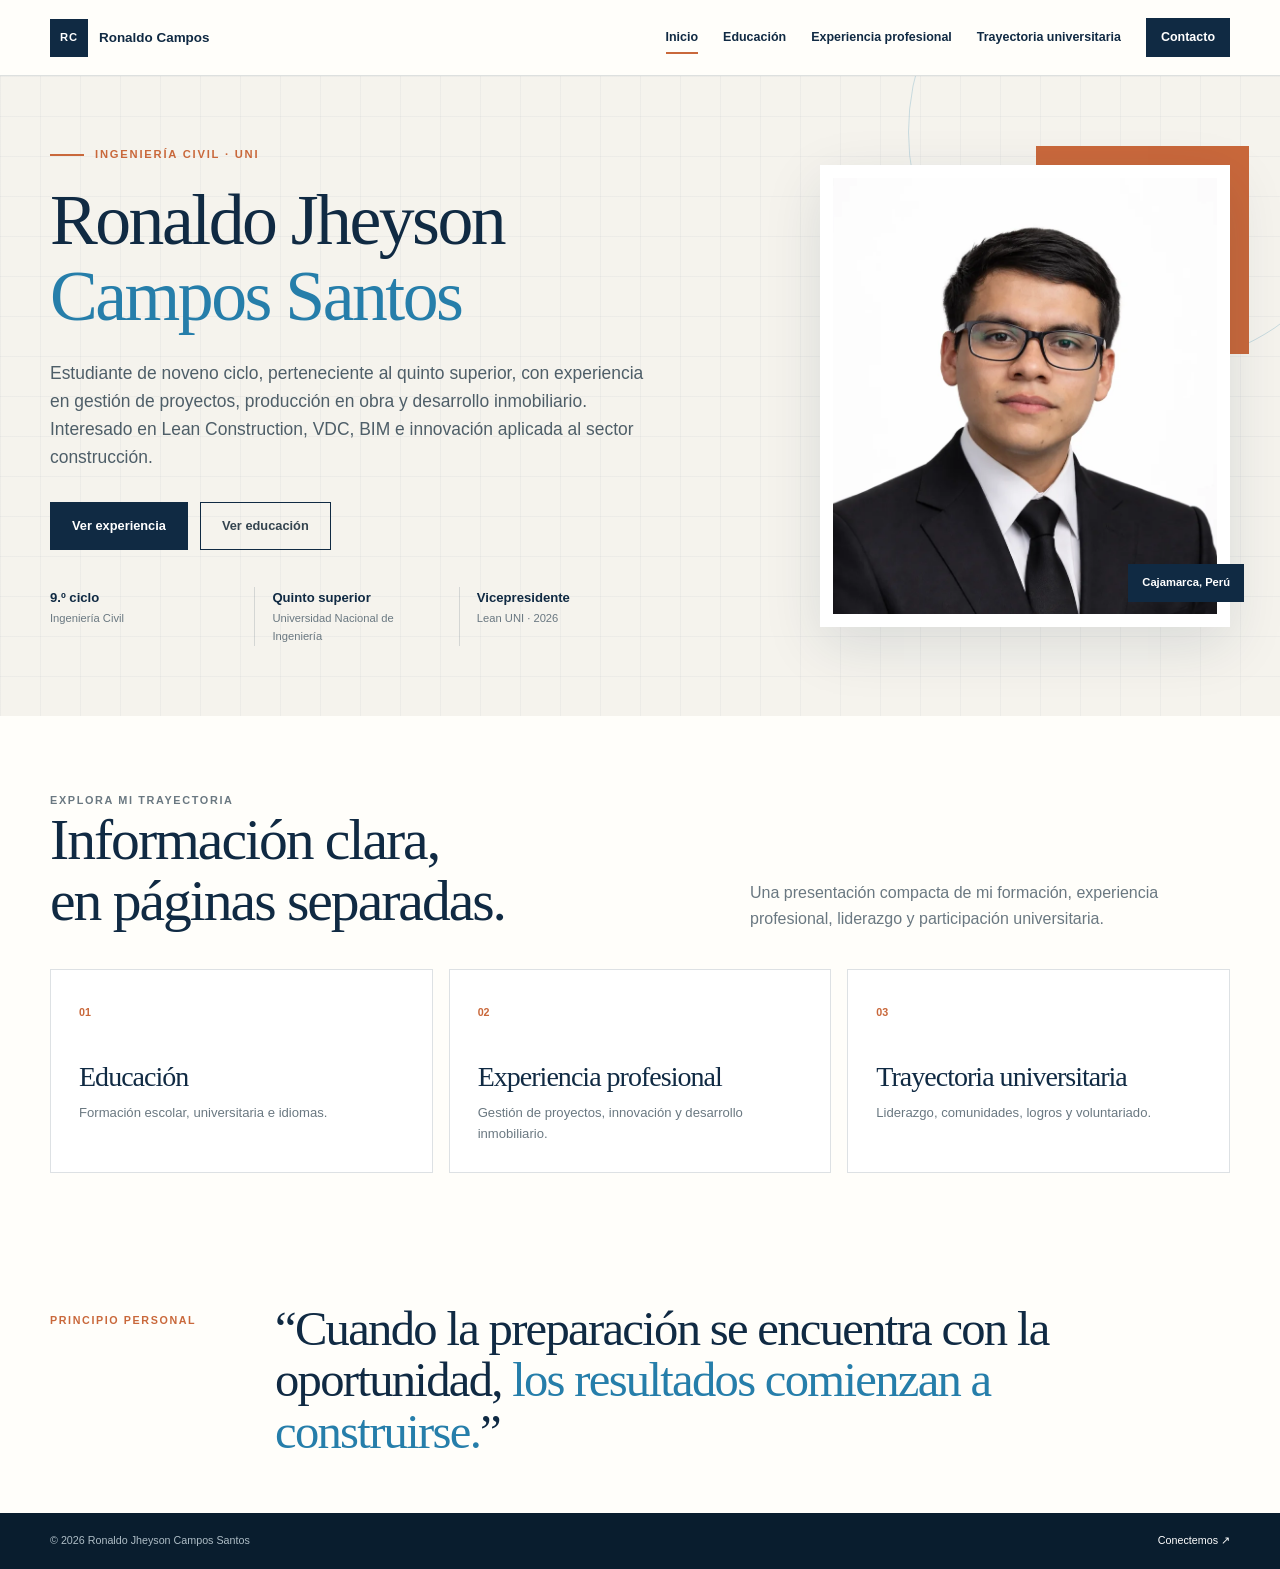
==== index.html @ 0063c9c3 "Actualizar página web" ====
<!doctype html>
<html lang="es">
<head>
  <meta charset="utf-8">
  <meta name="viewport" content="width=device-width, initial-scale=1">
  <title>Ronaldo Jheyson Campos Santos | Ingeniería Civil UNI</title>
  <meta name="description" content="Ronaldo Campos, estudiante de Ingeniería Civil de la UNI, quinto superior, con experiencia en gestión de proyectos, producción en obra y desarrollo inmobiliario.">
  <meta name="theme-color" content="#102a43">
  <link rel="canonical" href="https://ronaldocampos08.github.io/">
  <link rel="icon" href="assets/favicon.svg" type="image/svg+xml">
  <link rel="stylesheet" href="styles.css">
  <meta property="og:title" content="Ronaldo Jheyson Campos Santos">
  <meta property="og:description" content="Ingeniería Civil, gestión de proyectos, Lean Construction, VDC, BIM e innovación.">
  <meta property="og:image" content="https://ronaldocampos08.github.io/assets/ronaldo.webp">
  <script type="application/ld+json">
  {"@context":"https://schema.org","@type":"Person","name":"Ronaldo Jheyson Campos Santos","url":"https://ronaldocampos08.github.io/","image":"https://ronaldocampos08.github.io/assets/ronaldo.webp","email":"mailto:roncampos2002@gmail.com","homeLocation":{"@type":"Place","name":"Cajamarca, Perú"},"alumniOf":{"@type":"CollegeOrUniversity","name":"Universidad Nacional de Ingeniería"},"sameAs":["https://www.linkedin.com/in/ronaldocs08"]}
  </script>
</head>
<body>
  <a class="skip-link" href="#contenido">Saltar al contenido</a>
  <header class="site-header">
    <div class="nav-wrap">
      <a class="brand" href="index.html"><span class="brand-mark">RC</span><span>Ronaldo Campos</span></a>
      <button class="menu-toggle" aria-expanded="false" aria-controls="main-nav"><span></span><span></span><span></span><span class="sr-only">Abrir menú</span></button>
      <nav class="main-nav" id="main-nav" aria-label="Navegación principal">
        <a class="active" href="index.html">Inicio</a>
        <a href="educacion.html">Educación</a>
        <a href="experiencia-profesional.html">Experiencia profesional</a>
        <a href="trayectoria.html">Trayectoria universitaria</a>
        <a class="nav-contact" href="contacto.html">Contacto</a>
      </nav>
    </div>
  </header>

  <main id="contenido">
    <section class="page-hero">
      <div class="hero-inner">
        <div class="hero-copy">
          <p class="eyebrow">Ingeniería Civil · UNI</p>
          <h1>Ronaldo Jheyson<br><strong>Campos Santos</strong></h1>
          <p class="hero-lead">Estudiante de noveno ciclo, perteneciente al quinto superior, con experiencia en gestión de proyectos, producción en obra y desarrollo inmobiliario. Interesado en Lean Construction, VDC, BIM e innovación aplicada al sector construcción.</p>
          <div class="hero-actions">
            <a class="button primary" href="experiencia-profesional.html">Ver experiencia</a>
            <a class="button" href="educacion.html">Ver educación</a>
          </div>
          <dl class="hero-facts">
            <div><dt>9.º ciclo</dt><dd>Ingeniería Civil</dd></div>
            <div><dt>Quinto superior</dt><dd>Universidad Nacional de Ingeniería</dd></div>
            <div><dt>Vicepresidente</dt><dd>Lean UNI · 2026</dd></div>
          </dl>
        </div>
        <div class="portrait-card">
          <img src="assets/ronaldo.webp" alt="Retrato profesional de Ronaldo Jheyson Campos Santos">
          <span class="place">Cajamarca, Perú</span>
        </div>
      </div>
    </section>

    <section class="section">
      <div class="container">
        <div class="section-head">
          <div><p class="kicker">Explora mi trayectoria</p><h2>Información clara,<br>en páginas separadas.</h2></div>
          <p>Una presentación compacta de mi formación, experiencia profesional, liderazgo y participación universitaria.</p>
        </div>
        <div class="home-links">
          <a class="home-link reveal-target" href="educacion.html"><span>01</span><h2>Educación</h2><p>Formación escolar, universitaria e idiomas.</p></a>
          <a class="home-link reveal-target" href="experiencia-profesional.html"><span>02</span><h2>Experiencia profesional</h2><p>Gestión de proyectos, innovación y desarrollo inmobiliario.</p></a>
          <a class="home-link reveal-target" href="trayectoria.html"><span>03</span><h2>Trayectoria universitaria</h2><p>Liderazgo, comunidades, logros y voluntariado.</p></a>
        </div>
      </div>
    </section>

    <section class="quote-band">
      <div class="quote-wrap">
        <p class="quote-label">Principio personal</p>
        <blockquote class="quote">“Cuando la preparación se encuentra con la oportunidad, <strong>los resultados comienzan a construirse.</strong>”</blockquote>
      </div>
    </section>
  </main>

  <footer class="site-footer"><span>© <span data-year></span> Ronaldo Jheyson Campos Santos</span><a href="contacto.html">Conectemos ↗</a></footer>
  <script src="script.js"></script>
</body>
</html>
---- styles.css ----
:root {
  --ink: #102a43;
  --ink-deep: #091d2e;
  --blue: #267eaa;
  --orange: #c9683b;
  --cream: #f5f3ed;
  --paper: #fffefa;
  --mist: #edf3f5;
  --text: #34444f;
  --muted: #6a7881;
  --line: rgba(16, 42, 67, 0.14);
  --max: 1180px;
  --header: 76px;
  --shadow: 0 18px 55px rgba(16, 42, 67, 0.12);
}

* { box-sizing: border-box; }
html { scroll-behavior: smooth; }
body {
  margin: 0;
  color: var(--text);
  background: var(--paper);
  font-family: "Segoe UI", Arial, sans-serif;
  font-size: 16px;
  line-height: 1.6;
}
body.menu-open { overflow: hidden; }
img { display: block; max-width: 100%; }
a { color: inherit; }
.sr-only {
  position: absolute; width: 1px; height: 1px; padding: 0; margin: -1px;
  overflow: hidden; clip: rect(0,0,0,0); white-space: nowrap; border: 0;
}
.skip-link {
  position: fixed; z-index: 300; top: 8px; left: 8px; padding: 9px 14px;
  color: white; background: var(--ink); transform: translateY(-150%);
}
.skip-link:focus { transform: none; }

.site-header {
  position: sticky; z-index: 100; top: 0; height: var(--header);
  background: rgba(255,254,250,.96); border-bottom: 1px solid var(--line);
  backdrop-filter: blur(12px);
}
.nav-wrap {
  display: flex; width: min(calc(100% - 40px), var(--max)); height: 100%;
  margin: auto; align-items: center; justify-content: space-between;
}
.brand {
  display: flex; align-items: center; gap: 11px; color: var(--ink);
  font-size: .84rem; font-weight: 800; text-decoration: none;
}
.brand-mark {
  display: grid; width: 38px; height: 38px; place-items: center;
  color: white; background: var(--ink); font-size: .7rem; letter-spacing: .08em;
}
.main-nav { display: flex; align-items: center; gap: 25px; }
.main-nav a {
  position: relative; color: var(--ink); font-size: .78rem;
  font-weight: 750; text-decoration: none;
}
.main-nav a::after {
  position: absolute; right: 0; bottom: -7px; left: 0; height: 2px;
  content: ""; background: var(--orange); transform: scaleX(0);
  transition: transform .18s ease;
}
.main-nav a:hover::after, .main-nav a.active::after { transform: scaleX(1); }
.nav-contact { padding: 10px 15px; color: white !important; background: var(--ink); }
.nav-contact::after { display: none; }
.menu-toggle {
  display: none; width: 44px; height: 44px; padding: 9px; border: 0;
  background: transparent; cursor: pointer;
}
.menu-toggle span:not(.sr-only) {
  display: block; width: 24px; height: 2px; margin: 5px 0;
  background: var(--ink); transition: transform .18s ease, opacity .18s ease;
}

.page-hero {
  position: relative; display: flex; min-height: min(640px, calc(100vh - var(--header)));
  padding: 58px 24px; align-items: center; overflow: hidden; background:
    linear-gradient(rgba(16,42,67,.035) 1px,transparent 1px),
    linear-gradient(90deg,rgba(16,42,67,.035) 1px,transparent 1px), var(--cream);
  background-size: 40px 40px;
}
.page-hero.compact { min-height: 330px; padding-top: 52px; padding-bottom: 52px; }
.page-hero::after {
  position: absolute; top: -180px; right: -100px; width: 470px; height: 470px;
  border: 1px solid rgba(38,126,170,.22); border-radius: 50%; content: "";
}
.hero-inner {
  position: relative; z-index: 1; display: grid; width: min(100%, var(--max));
  margin: auto; align-items: center; grid-template-columns: 1.1fr .9fr; gap: 65px;
}
.hero-copy { max-width: 690px; }
.eyebrow {
  display: flex; margin: 0 0 18px; align-items: center; gap: 11px;
  color: var(--orange); font-size: .7rem; font-weight: 850;
  letter-spacing: .16em; text-transform: uppercase;
}
.eyebrow::before { width: 34px; height: 2px; content: ""; background: var(--orange); }
h1, h2, .quote {
  margin: 0; color: var(--ink); font-family: Georgia, "Times New Roman", serif;
  font-weight: 400; line-height: 1.06; letter-spacing: -.035em;
}
h1 { font-size: clamp(3rem, 5.6vw, 5.3rem); }
.compact h1 { font-size: clamp(2.8rem, 5vw, 4.6rem); }
h1 strong { color: var(--blue); font-weight: 400; }
.hero-lead { max-width: 680px; margin: 26px 0 0; color: #4e5e68; font-size: 1.09rem; }
.hero-actions { display: flex; margin-top: 30px; gap: 12px; flex-wrap: wrap; }
.button {
  display: inline-flex; min-height: 48px; padding: 0 21px; align-items: center;
  justify-content: center; gap: 9px; border: 1px solid var(--ink);
  font-size: .8rem; font-weight: 800; text-decoration: none; transition: .18s ease;
}
.button.primary { color: white; background: var(--ink); }
.button:hover { color: white; background: var(--blue); border-color: var(--blue); transform: translateY(-2px); }
.hero-facts {
  display: grid; margin: 37px 0 0; grid-template-columns: repeat(3,1fr);
}
.hero-facts div { padding: 0 17px; border-left: 1px solid var(--line); }
.hero-facts div:first-child { padding-left: 0; border-left: 0; }
.hero-facts dt { color: var(--ink); font-size: .82rem; font-weight: 850; }
.hero-facts dd { margin: 2px 0 0; color: var(--muted); font-size: .7rem; }
.portrait-card {
  position: relative; width: min(100%, 410px); padding: 13px;
  justify-self: end; background: white; box-shadow: var(--shadow);
}
.portrait-card::before {
  position: absolute; z-index: -1; top: -19px; right: -19px;
  width: 52%; height: 45%; content: ""; background: var(--orange);
}
.portrait-card img { width: 100%; aspect-ratio: .88; object-fit: cover; object-position: center 18%; }
.place {
  position: absolute; right: -14px; bottom: 25px; padding: 10px 14px;
  color: white; background: var(--ink); font-size: .7rem; font-weight: 800;
}

.section { padding: 76px 24px; }
.section.alt { background: var(--mist); }
.section.dark { color: white; background: var(--ink-deep); }
.container { width: min(100%, var(--max)); margin: auto; }
.section-head {
  display: flex; margin-bottom: 38px; align-items: end; justify-content: space-between; gap: 30px;
}
.section-head h2 { font-size: clamp(2.35rem, 4.5vw, 4rem); }
.section-head p { max-width: 480px; margin: 0; color: var(--muted); }
.dark .section-head h2 { color: white; }
.dark .section-head p { color: #bdc9d0; }
.kicker {
  margin: 0 0 10px; color: var(--orange); font-size: .68rem;
  font-weight: 850; letter-spacing: .15em; text-transform: uppercase;
}

.home-links { display: grid; grid-template-columns: repeat(3,1fr); gap: 16px; }
.home-link {
  position: relative; min-height: 190px; padding: 28px; overflow: hidden;
  border: 1px solid var(--line); background: white; text-decoration: none;
  transition: transform .18s ease, box-shadow .18s ease;
}
.home-link:hover { transform: translateY(-5px); box-shadow: var(--shadow); }
.home-link span { color: var(--orange); font-size: .67rem; font-weight: 850; }
.home-link h2 { margin-top: 38px; font-size: 1.75rem; }
.home-link p { margin: 10px 0 0; color: var(--muted); font-size: .82rem; }

.quote-band { padding: 55px 24px; background: var(--paper); }
.quote-wrap {
  display: grid; width: min(100%, var(--max)); margin: auto;
  align-items: start; grid-template-columns: 180px 1fr; gap: 45px;
}
.quote-label {
  margin: 8px 0 0; color: var(--orange); font-size: .67rem;
  font-weight: 850; letter-spacing: .15em; text-transform: uppercase;
}
.quote { max-width: 930px; font-size: clamp(1.9rem, 3.8vw, 3.4rem); }
.quote strong { color: var(--blue); font-weight: 400; }

.education-list { display: grid; gap: 15px; }
.edu-card {
  display: grid; min-height: 145px; padding: 23px; align-items: center;
  border: 1px solid var(--line); background: white;
  grid-template-columns: 150px 1fr auto; gap: 28px;
}
.logo-box {
  display: grid; height: 98px; padding: 10px; place-items: center;
  border-right: 1px solid var(--line);
}
.logo-box img { max-width: 118px; max-height: 78px; object-fit: contain; }
.edu-card h2, .experience-card h2 { font-size: 1.35rem; letter-spacing: -.02em; }
.edu-card p { margin: 5px 0 0; color: var(--muted); font-size: .86rem; }
.edu-meta { min-width: 180px; color: var(--ink); text-align: right; }
.edu-meta strong { display: block; font-size: .84rem; }
.edu-meta span { color: var(--muted); font-size: .75rem; }
.tags { display: flex; margin-top: 12px; gap: 7px; flex-wrap: wrap; }
.tag {
  padding: 4px 9px; color: var(--blue); background: #e3f1f6;
  font-size: .68rem; font-weight: 800;
}

.experience-grid { display: grid; gap: 17px; }
.experience-card {
  display: grid; padding: 28px; border: 1px solid var(--line);
  background: white; grid-template-columns: 150px 1fr; gap: 30px;
}
.experience-card .logo-box { align-self: stretch; height: auto; min-height: 125px; }
.experience-top {
  display: flex; align-items: start; justify-content: space-between; gap: 25px;
}
.experience-role { margin: 5px 0 0; color: var(--blue); font-size: .88rem; font-weight: 800; }
.date { flex: 0 0 auto; color: var(--orange); font-size: .72rem; font-weight: 850; letter-spacing: .05em; }
.experience-card ul { display: grid; margin: 18px 0 0; padding: 0; grid-template-columns: 1fr 1fr; gap: 8px 25px; list-style: none; }
.experience-card li {
  position: relative; padding-left: 16px; color: #55636c; font-size: .79rem;
}
.experience-card li::before {
  position: absolute; top: .7em; left: 0; width: 6px; height: 6px;
  content: ""; background: var(--orange);
}

.community-grid { display: grid; grid-template-columns: repeat(2,1fr); gap: 15px; }
.community-card {
  display: grid; min-height: 185px; padding: 23px; align-items: center;
  border: 1px solid var(--line); background: white; grid-template-columns: 115px 1fr; gap: 23px;
}
.community-card .logo-box { width: 115px; height: 110px; border-right: 1px solid var(--line); }
.community-card h2 { font-size: 1.25rem; }
.community-card .role { margin: 3px 0 10px; color: var(--blue); font-size: .78rem; font-weight: 800; }
.community-card p { margin: 0; color: var(--muted); font-size: .78rem; }
.monogram {
  display: grid; width: 74px; height: 74px; place-items: center;
  color: white; background: var(--ink); font-family: Georgia,serif;
  font-size: 1.2rem; font-weight: 700;
}
.monogram.orange { background: var(--orange); }
.monogram.blue { background: var(--blue); }

.recognition-grid { display: grid; grid-template-columns: repeat(3,1fr); gap: 14px; }
.recognition {
  min-height: 170px; padding: 23px; border-top: 4px solid var(--orange);
  background: rgba(255,255,255,.055);
}
.recognition span { color: #75c2e4; font-size: .68rem; font-weight: 850; letter-spacing: .1em; }
.recognition h2 { margin-top: 19px; color: white; font-size: 1.22rem; line-height: 1.25; }
.recognition p { margin: 10px 0 0; color: #b9c6ce; font-size: .75rem; }

.volunteer-list { display: grid; grid-template-columns: repeat(2,1fr); gap: 14px; }
.volunteer {
  padding: 23px; border: 1px solid var(--line); background: white;
}
.volunteer .year { color: var(--orange); font-size: .68rem; font-weight: 850; }
.volunteer h2 { margin-top: 12px; font-size: 1.22rem; }
.volunteer .org { margin: 3px 0 12px; color: var(--blue); font-size: .76rem; font-weight: 800; }
.volunteer p { margin: 0; color: var(--muted); font-size: .78rem; }

.gallery { display: grid; grid-template-columns: 1.15fr .85fr; gap: 14px; }
.gallery figure { position: relative; min-height: 310px; margin: 0; overflow: hidden; background: #dfe7e9; }
.gallery img { width: 100%; height: 100%; object-fit: cover; }
.gallery figcaption {
  position: absolute; right: 0; bottom: 0; left: 0; padding: 12px 16px;
  color: white; background: linear-gradient(transparent,rgba(9,29,46,.88));
  font-size: .74rem; font-weight: 750;
}

.contact-layout {
  display: grid; min-height: calc(100vh - var(--header)); padding: 65px 24px;
  align-items: center; color: white; background: var(--ink); grid-template-columns: 1fr;
}
.contact-inner { width: min(100%, var(--max)); margin: auto; }
.contact-inner h1 { max-width: 900px; color: white; font-size: clamp(3rem,6vw,5.5rem); }
.contact-intro { max-width: 720px; margin: 25px 0 0; color: #c4d0d7; font-size: 1.02rem; }
.contact-links { display: grid; margin-top: 45px; grid-template-columns: 1fr 1fr; gap: 15px; }
.contact-link {
  display: flex; min-height: 105px; padding: 22px; align-items: center;
  justify-content: space-between; border: 1px solid rgba(255,255,255,.2);
  text-decoration: none; transition: background .18s ease;
}
.contact-link:hover { background: rgba(255,255,255,.07); }
.contact-link small { display: block; color: #8fb9ce; font-size: .68rem; letter-spacing: .1em; text-transform: uppercase; }
.contact-link strong { display: block; margin-top: 5px; font-size: 1rem; }
.contact-location { margin-top: 24px; color: #aebcc5; font-size: .78rem; }
.contact-quote {
  margin-top: 50px; padding-top: 30px; border-top: 1px solid rgba(255,255,255,.18);
  color: white; font-family: Georgia,serif; font-size: clamp(1.55rem,3vw,2.6rem);
}

.site-footer {
  display: flex; padding: 19px max(22px,calc((100% - var(--max))/2));
  align-items: center; justify-content: space-between; color: #aebdc6;
  background: var(--ink-deep); font-size: .67rem;
}
.site-footer a { color: white; text-decoration: none; }
.reveal { opacity: 0; transform: translateY(18px); transition: opacity .55s ease,transform .55s ease; }
.reveal.visible { opacity: 1; transform: none; }

@media (max-width: 900px) {
  .hero-inner { grid-template-columns: 1fr 360px; gap: 35px; }
  .main-nav { gap: 15px; }
  .main-nav a { font-size: .7rem; }
  .experience-card ul { grid-template-columns: 1fr; }
  .community-grid, .recognition-grid { grid-template-columns: 1fr 1fr; }
}

@media (max-width: 760px) {
  .menu-toggle { z-index: 120; display: block; }
  .menu-toggle[aria-expanded="true"] span:nth-child(1) { transform: translateY(7px) rotate(45deg); }
  .menu-toggle[aria-expanded="true"] span:nth-child(2) { opacity: 0; }
  .menu-toggle[aria-expanded="true"] span:nth-child(3) { transform: translateY(-7px) rotate(-45deg); }
  .main-nav {
    position: fixed; inset: 0; padding: 100px 30px 35px;
    transform: translateX(100%); align-items: flex-start; justify-content: center;
    flex-direction: column; gap: 23px; background: var(--cream); transition: transform .22s ease;
  }
  .main-nav.open { transform: none; }
  .main-nav a { font-family: Georgia,serif; font-size: 1.55rem; font-weight: 400; }
  .nav-contact { font-family: "Segoe UI",Arial,sans-serif !important; font-size: .9rem !important; }
  .page-hero { min-height: auto; padding: 48px 20px 65px; }
  .hero-inner { grid-template-columns: 1fr; }
  .portrait-card { width: min(78%,360px); margin: 18px auto 0; justify-self: center; }
  .hero-facts { grid-template-columns: 1fr; gap: 9px; }
  .hero-facts div, .hero-facts div:first-child { padding: 0 0 0 12px; border-left: 2px solid var(--orange); }
  .section { padding: 58px 20px; }
  .section-head { align-items: start; flex-direction: column; gap: 12px; }
  .home-links, .community-grid, .recognition-grid, .volunteer-list, .contact-links { grid-template-columns: 1fr; }
  .quote-wrap { grid-template-columns: 1fr; gap: 18px; }
  .edu-card, .experience-card { grid-template-columns: 1fr; }
  .logo-box, .experience-card .logo-box {
    width: 100%; height: 90px; min-height: 90px; border-right: 0; border-bottom: 1px solid var(--line);
  }
  .edu-meta { text-align: left; }
  .experience-top { flex-direction: column; gap: 7px; }
  .community-card { grid-template-columns: 90px 1fr; }
  .community-card .logo-box { width: 90px; border-right: 1px solid var(--line); border-bottom: 0; }
  .gallery { grid-template-columns: 1fr; }
  .gallery figure { min-height: 260px; }
  .contact-layout { min-height: calc(100vh - var(--header)); padding: 55px 20px; }
}

@media (max-width: 430px) {
  .brand span:last-child { display: none; }
  h1 { font-size: 2.7rem; }
  .compact h1 { font-size: 2.55rem; }
  .hero-actions { flex-direction: column; }
  .button { width: 100%; }
  .community-card { grid-template-columns: 1fr; }
  .community-card .logo-box { width: 100%; border-right: 0; border-bottom: 1px solid var(--line); }
}

@media (prefers-reduced-motion: reduce) {
  html { scroll-behavior: auto; }
  *,*::before,*::after { transition-duration: .01ms !important; }
  .reveal { opacity: 1; transform: none; }
}
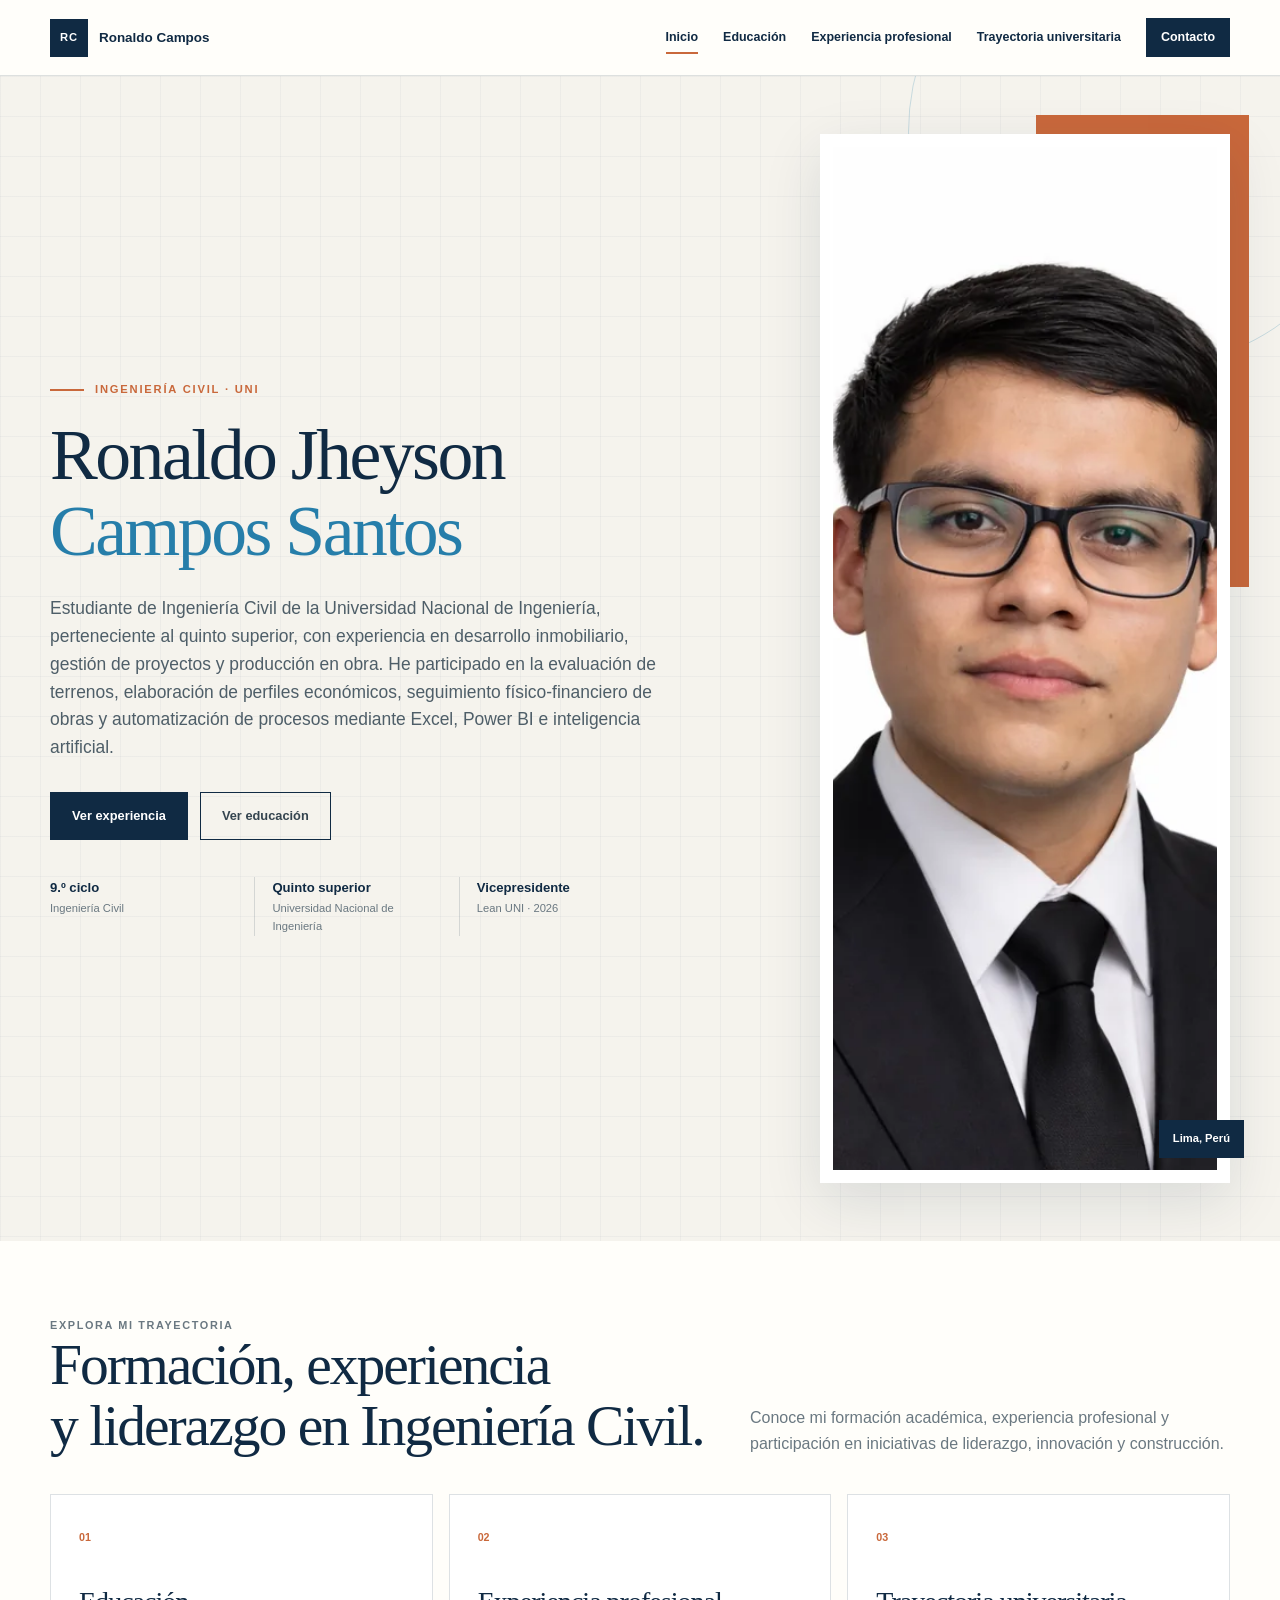
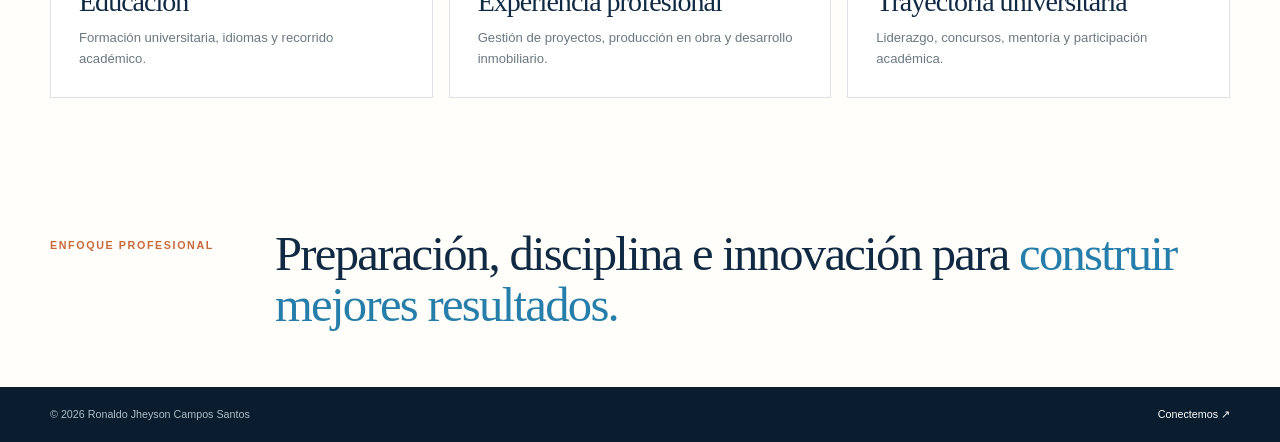
==== commit ce1a4a13: "Add files via upload" ====
--- a/index.html
+++ b/index.html
@@ -4,16 +4,19 @@
   <meta charset="utf-8">
   <meta name="viewport" content="width=device-width, initial-scale=1">
   <title>Ronaldo Jheyson Campos Santos | Ingeniería Civil UNI</title>
-  <meta name="description" content="Ronaldo Campos, estudiante de Ingeniería Civil de la UNI, quinto superior, con experiencia en gestión de proyectos, producción en obra y desarrollo inmobiliario.">
+  <meta name="description" content="Ronaldo Campos, estudiante de Ingeniería Civil de la UNI, quinto superior, con experiencia en desarrollo inmobiliario, gestión de proyectos y producción en obra.">
   <meta name="theme-color" content="#102a43">
   <link rel="canonical" href="https://ronaldocampos08.github.io/">
   <link rel="icon" href="assets/favicon.svg" type="image/svg+xml">
   <link rel="stylesheet" href="styles.css">
+  <meta property="og:type" content="website">
   <meta property="og:title" content="Ronaldo Jheyson Campos Santos">
-  <meta property="og:description" content="Ingeniería Civil, gestión de proyectos, Lean Construction, VDC, BIM e innovación.">
+  <meta property="og:description" content="Ingeniería Civil, gestión de proyectos, desarrollo inmobiliario, Lean Construction, VDC, BIM e innovación.">
+  <meta property="og:url" content="https://ronaldocampos08.github.io/">
   <meta property="og:image" content="https://ronaldocampos08.github.io/assets/ronaldo.webp">
+  <meta name="twitter:card" content="summary_large_image">
   <script type="application/ld+json">
-  {"@context":"https://schema.org","@type":"Person","name":"Ronaldo Jheyson Campos Santos","url":"https://ronaldocampos08.github.io/","image":"https://ronaldocampos08.github.io/assets/ronaldo.webp","email":"mailto:roncampos2002@gmail.com","homeLocation":{"@type":"Place","name":"Cajamarca, Perú"},"alumniOf":{"@type":"CollegeOrUniversity","name":"Universidad Nacional de Ingeniería"},"sameAs":["https://www.linkedin.com/in/ronaldocs08"]}
+  {"@context":"https://schema.org","@type":"Person","name":"Ronaldo Jheyson Campos Santos","url":"https://ronaldocampos08.github.io/","image":"https://ronaldocampos08.github.io/assets/ronaldo.webp","email":"mailto:roncampos2002@gmail.com","homeLocation":{"@type":"Place","name":"Lima, Perú"},"alumniOf":{"@type":"CollegeOrUniversity","name":"Universidad Nacional de Ingeniería"},"sameAs":["https://www.linkedin.com/in/ronaldocs08","https://github.com/ronaldocampos08"]}
   </script>
 </head>
 <body>
@@ -21,9 +24,9 @@
   <header class="site-header">
     <div class="nav-wrap">
       <a class="brand" href="index.html"><span class="brand-mark">RC</span><span>Ronaldo Campos</span></a>
-      <button class="menu-toggle" aria-expanded="false" aria-controls="main-nav"><span></span><span></span><span></span><span class="sr-only">Abrir menú</span></button>
+      <button class="menu-toggle" aria-expanded="false" aria-controls="main-nav" aria-label="Abrir menú"><span></span><span></span><span></span><span class="sr-only">Abrir menú</span></button>
       <nav class="main-nav" id="main-nav" aria-label="Navegación principal">
-        <a class="active" href="index.html">Inicio</a>
+        <a class="active" aria-current="page" href="index.html">Inicio</a>
         <a href="educacion.html">Educación</a>
         <a href="experiencia-profesional.html">Experiencia profesional</a>
         <a href="trayectoria.html">Trayectoria universitaria</a>
@@ -38,7 +41,7 @@
         <div class="hero-copy">
           <p class="eyebrow">Ingeniería Civil · UNI</p>
           <h1>Ronaldo Jheyson<br><strong>Campos Santos</strong></h1>
-          <p class="hero-lead">Estudiante de noveno ciclo, perteneciente al quinto superior, con experiencia en gestión de proyectos, producción en obra y desarrollo inmobiliario. Interesado en Lean Construction, VDC, BIM e innovación aplicada al sector construcción.</p>
+          <p class="hero-lead">Estudiante de Ingeniería Civil de la Universidad Nacional de Ingeniería, perteneciente al quinto superior, con experiencia en desarrollo inmobiliario, gestión de proyectos y producción en obra. He participado en la evaluación de terrenos, elaboración de perfiles económicos, seguimiento físico-financiero de obras y automatización de procesos mediante Excel, Power BI e inteligencia artificial.</p>
           <div class="hero-actions">
             <a class="button primary" href="experiencia-profesional.html">Ver experiencia</a>
             <a class="button" href="educacion.html">Ver educación</a>
@@ -50,8 +53,8 @@
           </dl>
         </div>
         <div class="portrait-card">
-          <img src="assets/ronaldo.webp" alt="Retrato profesional de Ronaldo Jheyson Campos Santos">
-          <span class="place">Cajamarca, Perú</span>
+          <img src="assets/ronaldo.webp" width="900" height="1023" alt="Retrato profesional de Ronaldo Jheyson Campos Santos" fetchpriority="high">
+          <span class="place">Lima, Perú</span>
         </div>
       </div>
     </section>
@@ -59,21 +62,21 @@
     <section class="section">
       <div class="container">
         <div class="section-head">
-          <div><p class="kicker">Explora mi trayectoria</p><h2>Información clara,<br>en páginas separadas.</h2></div>
-          <p>Una presentación compacta de mi formación, experiencia profesional, liderazgo y participación universitaria.</p>
+          <div><p class="kicker">Explora mi trayectoria</p><h2>Formación, experiencia<br>y liderazgo en Ingeniería Civil.</h2></div>
+          <p>Conoce mi formación académica, experiencia profesional y participación en iniciativas de liderazgo, innovación y construcción.</p>
         </div>
         <div class="home-links">
-          <a class="home-link reveal-target" href="educacion.html"><span>01</span><h2>Educación</h2><p>Formación escolar, universitaria e idiomas.</p></a>
-          <a class="home-link reveal-target" href="experiencia-profesional.html"><span>02</span><h2>Experiencia profesional</h2><p>Gestión de proyectos, innovación y desarrollo inmobiliario.</p></a>
-          <a class="home-link reveal-target" href="trayectoria.html"><span>03</span><h2>Trayectoria universitaria</h2><p>Liderazgo, comunidades, logros y voluntariado.</p></a>
+          <a class="home-link reveal-target" href="educacion.html"><span>01</span><h2>Educación</h2><p>Formación universitaria, idiomas y recorrido académico.</p></a>
+          <a class="home-link reveal-target" href="experiencia-profesional.html"><span>02</span><h2>Experiencia profesional</h2><p>Gestión de proyectos, producción en obra y desarrollo inmobiliario.</p></a>
+          <a class="home-link reveal-target" href="trayectoria.html"><span>03</span><h2>Trayectoria universitaria</h2><p>Liderazgo, concursos, mentoría y participación académica.</p></a>
         </div>
       </div>
     </section>
 
     <section class="quote-band">
       <div class="quote-wrap">
-        <p class="quote-label">Principio personal</p>
-        <blockquote class="quote">“Cuando la preparación se encuentra con la oportunidad, <strong>los resultados comienzan a construirse.</strong>”</blockquote>
+        <p class="quote-label">Enfoque profesional</p>
+        <blockquote class="quote">Preparación, disciplina e innovación para <strong>construir mejores resultados.</strong></blockquote>
       </div>
     </section>
   </main>
--- a/styles.css
+++ b/styles.css
@@ -350,3 +350,145 @@
   *,*::before,*::after { transition-duration: .01ms !important; }
   .reveal { opacity: 1; transform: none; }
 }
+
+/* 2026 portfolio enhancements */
+a:focus-visible,
+button:focus-visible {
+  outline: 3px solid var(--orange);
+  outline-offset: 4px;
+}
+
+.logo-box { background: #fff; }
+.logo-box img { filter: none; }
+
+.education-feature {
+  display: grid;
+  overflow: hidden;
+  border: 1px solid var(--line);
+  background: white;
+  box-shadow: var(--shadow);
+  grid-template-columns: 1.28fr .72fr;
+}
+.education-feature-image { min-height: 430px; background: #dfe8eb; }
+.education-feature-image img { width: 100%; height: 100%; object-fit: cover; }
+.education-feature-copy {
+  display: flex;
+  padding: 42px;
+  justify-content: center;
+  flex-direction: column;
+}
+.institution-mark {
+  display: grid;
+  width: 92px;
+  height: 104px;
+  margin-bottom: 22px;
+  place-items: center;
+  background: white;
+}
+.institution-mark img { max-width: 88px; max-height: 100px; object-fit: contain; }
+.education-feature-copy h2 { font-size: clamp(2rem,3.4vw,3.2rem); }
+.education-feature-copy > p:not(.kicker):not(.education-program) { margin: 15px 0 0; color: var(--muted); }
+.education-program { margin: 9px 0 0; color: var(--blue); font-size: 1rem; font-weight: 850; }
+
+.academic-feature {
+  display: grid;
+  margin-bottom: 16px;
+  overflow: hidden;
+  border: 1px solid var(--line);
+  background: white;
+  grid-template-columns: 1.15fr .85fr;
+}
+.academic-feature > img { width: 100%; height: 100%; min-height: 360px; object-fit: cover; }
+.academic-feature-copy { display: flex; padding: 36px; justify-content: center; flex-direction: column; }
+.academic-feature-copy h2 { font-size: clamp(1.8rem,3vw,2.8rem); }
+.academic-feature-copy > p:last-child { margin: 17px 0 0; color: var(--muted); }
+.academic-grid { display: grid; grid-template-columns: repeat(3,1fr); gap: 14px; }
+.academic-item { padding: 24px; border: 1px solid var(--line); background: white; }
+.academic-item span { color: var(--orange); font-size: .7rem; font-weight: 850; letter-spacing: .08em; text-transform: uppercase; }
+.academic-item h3 { margin: 14px 0 0; color: var(--ink); font-family: Georgia,"Times New Roman",serif; font-size: 1.28rem; font-weight: 400; line-height: 1.2; }
+.academic-item p { margin: 11px 0 0; color: var(--muted); font-size: .79rem; }
+
+.carousel {
+  position: relative;
+  max-width: 1050px;
+  margin: 0 auto;
+  padding: 0 62px 38px;
+}
+.carousel-viewport {
+  overflow: hidden;
+  border: 1px solid var(--line);
+  background: white;
+  box-shadow: var(--shadow);
+  touch-action: pan-y;
+}
+.carousel-track { display: flex; transition: transform .42s ease; will-change: transform; }
+.carousel-slide { min-width: 100%; background: white; }
+.carousel-slide img { width: 100%; aspect-ratio: 16/9; object-fit: cover; background: white; }
+.carousel-slide-contain img { object-fit: contain; }
+.carousel-caption { min-height: 105px; padding: 20px 24px 21px; border-top: 1px solid var(--line); }
+.carousel-caption h3 { margin: 0; color: var(--ink); font-family: Georgia,"Times New Roman",serif; font-size: 1.45rem; font-weight: 400; line-height: 1.2; }
+.carousel-caption p { margin: 7px 0 0; color: var(--muted); font-size: .82rem; }
+.carousel-button {
+  position: absolute;
+  z-index: 3;
+  top: calc((100% - 143px) / 2);
+  display: grid;
+  width: 46px;
+  height: 46px;
+  padding: 0;
+  place-items: center;
+  border: 1px solid var(--ink);
+  color: white;
+  background: var(--ink);
+  font-size: 1.2rem;
+  cursor: pointer;
+  transition: background .18s ease, transform .18s ease;
+}
+.carousel-button:hover { background: var(--blue); border-color: var(--blue); transform: translateY(-2px); }
+.carousel-prev { left: 0; }
+.carousel-next { right: 0; }
+.carousel-dots { display: flex; position: absolute; right: 62px; bottom: 0; left: 62px; justify-content: center; gap: 9px; }
+.carousel-dot { width: 10px; height: 10px; padding: 0; border: 1px solid var(--ink); border-radius: 50%; background: transparent; cursor: pointer; }
+.carousel-dot[aria-selected="true"] { background: var(--orange); border-color: var(--orange); }
+
+.contact-links { grid-template-columns: repeat(3,minmax(0,1fr)); }
+.contact-link strong { overflow-wrap: anywhere; }
+
+@media (max-width: 900px) {
+  .education-feature, .academic-feature { grid-template-columns: 1fr; }
+  .education-feature-image { min-height: 390px; }
+  .academic-feature > img { min-height: 330px; }
+  .academic-grid { grid-template-columns: 1fr 1fr; }
+  .contact-links { grid-template-columns: 1fr; }
+}
+
+@media (max-width: 760px) {
+  .education-feature-copy, .academic-feature-copy { padding: 28px; }
+  .education-feature-image { min-height: 270px; }
+  .academic-feature > img { min-height: 260px; }
+  .academic-grid { grid-template-columns: 1fr; }
+  .carousel { padding: 0 0 45px; }
+  .carousel-button {
+    top: auto;
+    bottom: 0;
+    width: 42px;
+    height: 38px;
+  }
+  .carousel-prev { left: 0; }
+  .carousel-next { right: 0; }
+  .carousel-dots { right: 52px; bottom: 14px; left: 52px; }
+  .carousel-caption { min-height: 118px; padding: 17px 18px 19px; }
+  .carousel-caption h3 { font-size: 1.25rem; }
+}
+
+@media (max-width: 430px) {
+  .education-feature-copy, .academic-feature-copy { padding: 23px; }
+  .institution-mark { width: 75px; height: 86px; }
+  .institution-mark img { max-width: 72px; max-height: 82px; }
+  .carousel-caption { min-height: 130px; }
+}
+
+html, body { overflow-x: clip; }
+
+/* Keep all content visible even if motion observers are unavailable. */
+.reveal, .reveal.visible { opacity: 1; transform: none; }
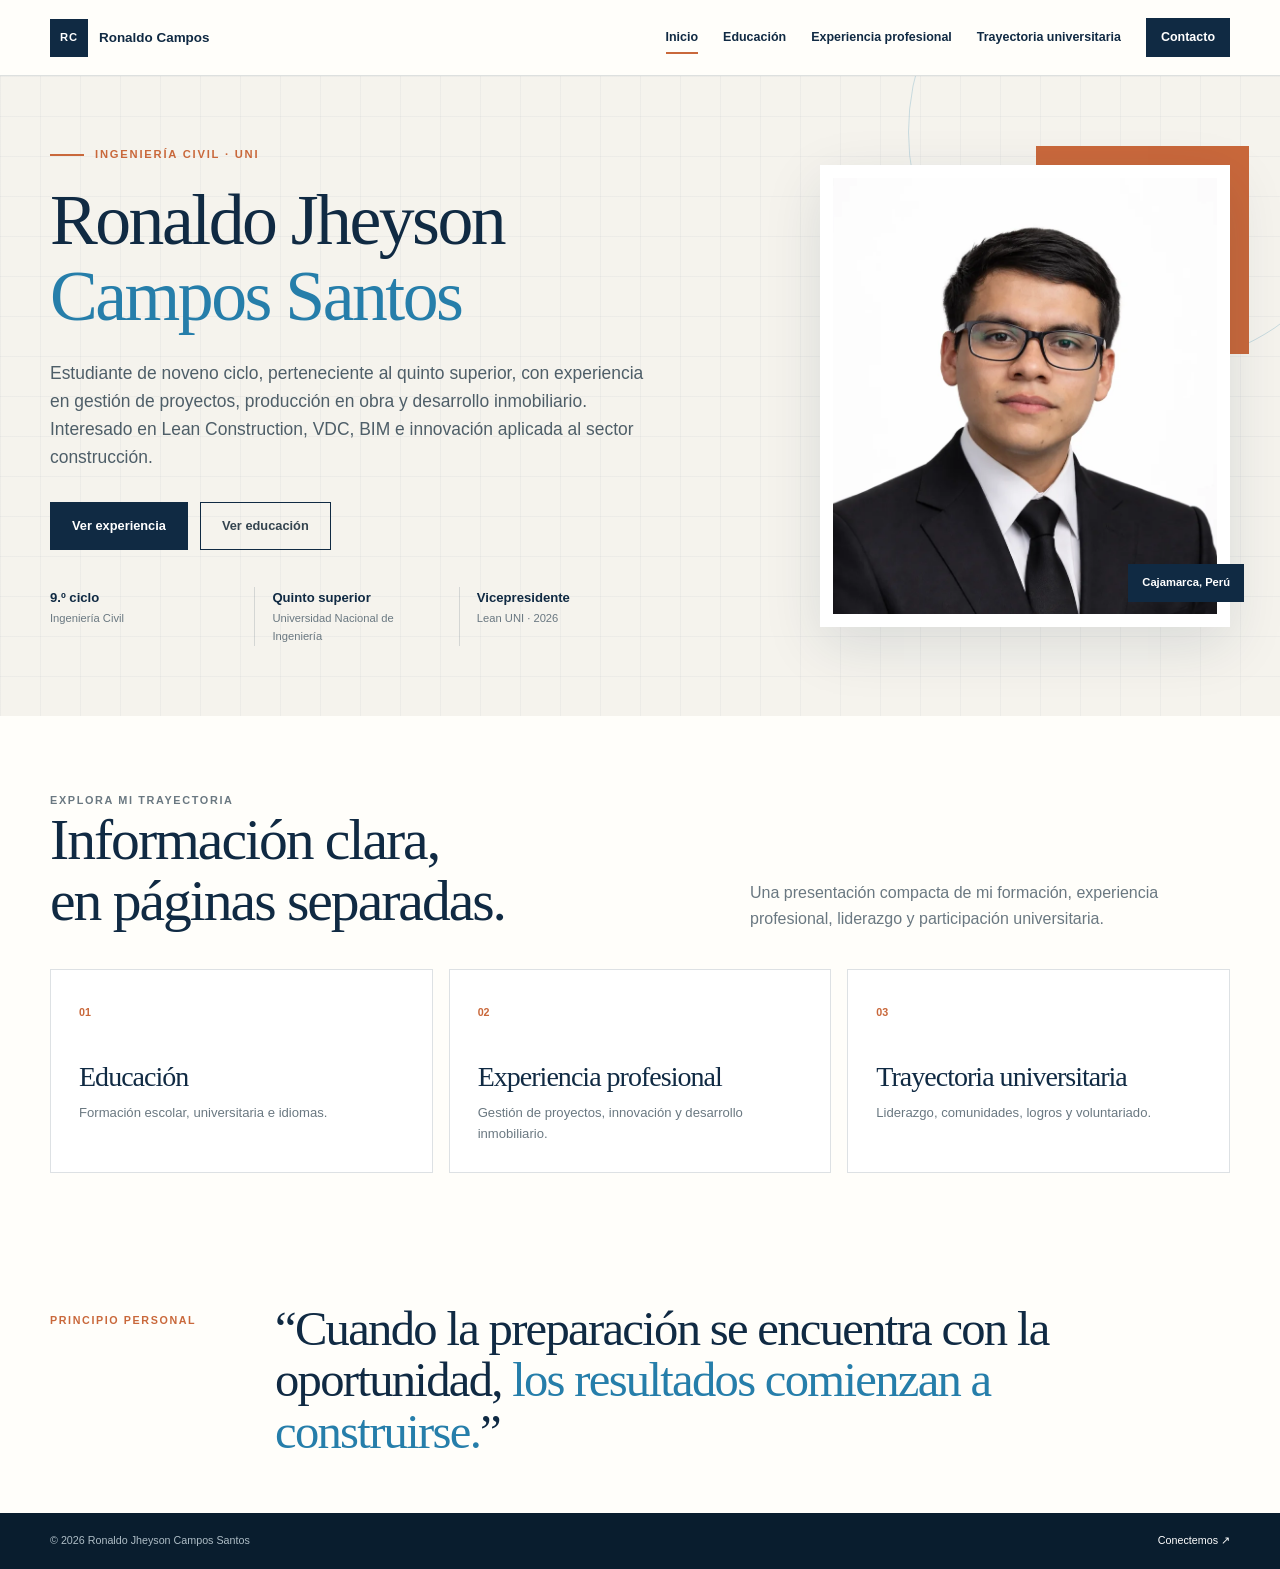
==== commit 221fb055: "Add files via upload" ====
--- a/index.html
+++ b/index.html
@@ -4,19 +4,16 @@
   <meta charset="utf-8">
   <meta name="viewport" content="width=device-width, initial-scale=1">
   <title>Ronaldo Jheyson Campos Santos | Ingeniería Civil UNI</title>
-  <meta name="description" content="Ronaldo Campos, estudiante de Ingeniería Civil de la UNI, quinto superior, con experiencia en desarrollo inmobiliario, gestión de proyectos y producción en obra.">
+  <meta name="description" content="Ronaldo Campos, estudiante de Ingeniería Civil de la UNI, quinto superior, con experiencia en gestión de proyectos, producción en obra y desarrollo inmobiliario.">
   <meta name="theme-color" content="#102a43">
   <link rel="canonical" href="https://ronaldocampos08.github.io/">
   <link rel="icon" href="assets/favicon.svg" type="image/svg+xml">
   <link rel="stylesheet" href="styles.css">
-  <meta property="og:type" content="website">
   <meta property="og:title" content="Ronaldo Jheyson Campos Santos">
-  <meta property="og:description" content="Ingeniería Civil, gestión de proyectos, desarrollo inmobiliario, Lean Construction, VDC, BIM e innovación.">
-  <meta property="og:url" content="https://ronaldocampos08.github.io/">
+  <meta property="og:description" content="Ingeniería Civil, gestión de proyectos, Lean Construction, VDC, BIM e innovación.">
   <meta property="og:image" content="https://ronaldocampos08.github.io/assets/ronaldo.webp">
-  <meta name="twitter:card" content="summary_large_image">
   <script type="application/ld+json">
-  {"@context":"https://schema.org","@type":"Person","name":"Ronaldo Jheyson Campos Santos","url":"https://ronaldocampos08.github.io/","image":"https://ronaldocampos08.github.io/assets/ronaldo.webp","email":"mailto:roncampos2002@gmail.com","homeLocation":{"@type":"Place","name":"Lima, Perú"},"alumniOf":{"@type":"CollegeOrUniversity","name":"Universidad Nacional de Ingeniería"},"sameAs":["https://www.linkedin.com/in/ronaldocs08","https://github.com/ronaldocampos08"]}
+  {"@context":"https://schema.org","@type":"Person","name":"Ronaldo Jheyson Campos Santos","url":"https://ronaldocampos08.github.io/","image":"https://ronaldocampos08.github.io/assets/ronaldo.webp","email":"mailto:roncampos2002@gmail.com","homeLocation":{"@type":"Place","name":"Cajamarca, Perú"},"alumniOf":{"@type":"CollegeOrUniversity","name":"Universidad Nacional de Ingeniería"},"sameAs":["https://www.linkedin.com/in/ronaldocs08"]}
   </script>
 </head>
 <body>
@@ -24,9 +21,9 @@
   <header class="site-header">
     <div class="nav-wrap">
       <a class="brand" href="index.html"><span class="brand-mark">RC</span><span>Ronaldo Campos</span></a>
-      <button class="menu-toggle" aria-expanded="false" aria-controls="main-nav" aria-label="Abrir menú"><span></span><span></span><span></span><span class="sr-only">Abrir menú</span></button>
+      <button class="menu-toggle" aria-expanded="false" aria-controls="main-nav"><span></span><span></span><span></span><span class="sr-only">Abrir menú</span></button>
       <nav class="main-nav" id="main-nav" aria-label="Navegación principal">
-        <a class="active" aria-current="page" href="index.html">Inicio</a>
+        <a class="active" href="index.html">Inicio</a>
         <a href="educacion.html">Educación</a>
         <a href="experiencia-profesional.html">Experiencia profesional</a>
         <a href="trayectoria.html">Trayectoria universitaria</a>
@@ -41,7 +38,7 @@
         <div class="hero-copy">
           <p class="eyebrow">Ingeniería Civil · UNI</p>
           <h1>Ronaldo Jheyson<br><strong>Campos Santos</strong></h1>
-          <p class="hero-lead">Estudiante de Ingeniería Civil de la Universidad Nacional de Ingeniería, perteneciente al quinto superior, con experiencia en desarrollo inmobiliario, gestión de proyectos y producción en obra. He participado en la evaluación de terrenos, elaboración de perfiles económicos, seguimiento físico-financiero de obras y automatización de procesos mediante Excel, Power BI e inteligencia artificial.</p>
+          <p class="hero-lead">Estudiante de noveno ciclo, perteneciente al quinto superior, con experiencia en gestión de proyectos, producción en obra y desarrollo inmobiliario. Interesado en Lean Construction, VDC, BIM e innovación aplicada al sector construcción.</p>
           <div class="hero-actions">
             <a class="button primary" href="experiencia-profesional.html">Ver experiencia</a>
             <a class="button" href="educacion.html">Ver educación</a>
@@ -53,8 +50,8 @@
           </dl>
         </div>
         <div class="portrait-card">
-          <img src="assets/ronaldo.webp" width="900" height="1023" alt="Retrato profesional de Ronaldo Jheyson Campos Santos" fetchpriority="high">
-          <span class="place">Lima, Perú</span>
+          <img src="assets/ronaldo.webp" alt="Retrato profesional de Ronaldo Jheyson Campos Santos">
+          <span class="place">Cajamarca, Perú</span>
         </div>
       </div>
     </section>
@@ -62,21 +59,21 @@
     <section class="section">
       <div class="container">
         <div class="section-head">
-          <div><p class="kicker">Explora mi trayectoria</p><h2>Formación, experiencia<br>y liderazgo en Ingeniería Civil.</h2></div>
-          <p>Conoce mi formación académica, experiencia profesional y participación en iniciativas de liderazgo, innovación y construcción.</p>
+          <div><p class="kicker">Explora mi trayectoria</p><h2>Información clara,<br>en páginas separadas.</h2></div>
+          <p>Una presentación compacta de mi formación, experiencia profesional, liderazgo y participación universitaria.</p>
         </div>
         <div class="home-links">
-          <a class="home-link reveal-target" href="educacion.html"><span>01</span><h2>Educación</h2><p>Formación universitaria, idiomas y recorrido académico.</p></a>
-          <a class="home-link reveal-target" href="experiencia-profesional.html"><span>02</span><h2>Experiencia profesional</h2><p>Gestión de proyectos, producción en obra y desarrollo inmobiliario.</p></a>
-          <a class="home-link reveal-target" href="trayectoria.html"><span>03</span><h2>Trayectoria universitaria</h2><p>Liderazgo, concursos, mentoría y participación académica.</p></a>
+          <a class="home-link reveal-target" href="educacion.html"><span>01</span><h2>Educación</h2><p>Formación escolar, universitaria e idiomas.</p></a>
+          <a class="home-link reveal-target" href="experiencia-profesional.html"><span>02</span><h2>Experiencia profesional</h2><p>Gestión de proyectos, innovación y desarrollo inmobiliario.</p></a>
+          <a class="home-link reveal-target" href="trayectoria.html"><span>03</span><h2>Trayectoria universitaria</h2><p>Liderazgo, comunidades, logros y voluntariado.</p></a>
         </div>
       </div>
     </section>
 
     <section class="quote-band">
       <div class="quote-wrap">
-        <p class="quote-label">Enfoque profesional</p>
-        <blockquote class="quote">Preparación, disciplina e innovación para <strong>construir mejores resultados.</strong></blockquote>
+        <p class="quote-label">Principio personal</p>
+        <blockquote class="quote">“Cuando la preparación se encuentra con la oportunidad, <strong>los resultados comienzan a construirse.</strong>”</blockquote>
       </div>
     </section>
   </main>
--- a/styles.css
+++ b/styles.css
@@ -350,145 +350,3 @@
   *,*::before,*::after { transition-duration: .01ms !important; }
   .reveal { opacity: 1; transform: none; }
 }
-
-/* 2026 portfolio enhancements */
-a:focus-visible,
-button:focus-visible {
-  outline: 3px solid var(--orange);
-  outline-offset: 4px;
-}
-
-.logo-box { background: #fff; }
-.logo-box img { filter: none; }
-
-.education-feature {
-  display: grid;
-  overflow: hidden;
-  border: 1px solid var(--line);
-  background: white;
-  box-shadow: var(--shadow);
-  grid-template-columns: 1.28fr .72fr;
-}
-.education-feature-image { min-height: 430px; background: #dfe8eb; }
-.education-feature-image img { width: 100%; height: 100%; object-fit: cover; }
-.education-feature-copy {
-  display: flex;
-  padding: 42px;
-  justify-content: center;
-  flex-direction: column;
-}
-.institution-mark {
-  display: grid;
-  width: 92px;
-  height: 104px;
-  margin-bottom: 22px;
-  place-items: center;
-  background: white;
-}
-.institution-mark img { max-width: 88px; max-height: 100px; object-fit: contain; }
-.education-feature-copy h2 { font-size: clamp(2rem,3.4vw,3.2rem); }
-.education-feature-copy > p:not(.kicker):not(.education-program) { margin: 15px 0 0; color: var(--muted); }
-.education-program { margin: 9px 0 0; color: var(--blue); font-size: 1rem; font-weight: 850; }
-
-.academic-feature {
-  display: grid;
-  margin-bottom: 16px;
-  overflow: hidden;
-  border: 1px solid var(--line);
-  background: white;
-  grid-template-columns: 1.15fr .85fr;
-}
-.academic-feature > img { width: 100%; height: 100%; min-height: 360px; object-fit: cover; }
-.academic-feature-copy { display: flex; padding: 36px; justify-content: center; flex-direction: column; }
-.academic-feature-copy h2 { font-size: clamp(1.8rem,3vw,2.8rem); }
-.academic-feature-copy > p:last-child { margin: 17px 0 0; color: var(--muted); }
-.academic-grid { display: grid; grid-template-columns: repeat(3,1fr); gap: 14px; }
-.academic-item { padding: 24px; border: 1px solid var(--line); background: white; }
-.academic-item span { color: var(--orange); font-size: .7rem; font-weight: 850; letter-spacing: .08em; text-transform: uppercase; }
-.academic-item h3 { margin: 14px 0 0; color: var(--ink); font-family: Georgia,"Times New Roman",serif; font-size: 1.28rem; font-weight: 400; line-height: 1.2; }
-.academic-item p { margin: 11px 0 0; color: var(--muted); font-size: .79rem; }
-
-.carousel {
-  position: relative;
-  max-width: 1050px;
-  margin: 0 auto;
-  padding: 0 62px 38px;
-}
-.carousel-viewport {
-  overflow: hidden;
-  border: 1px solid var(--line);
-  background: white;
-  box-shadow: var(--shadow);
-  touch-action: pan-y;
-}
-.carousel-track { display: flex; transition: transform .42s ease; will-change: transform; }
-.carousel-slide { min-width: 100%; background: white; }
-.carousel-slide img { width: 100%; aspect-ratio: 16/9; object-fit: cover; background: white; }
-.carousel-slide-contain img { object-fit: contain; }
-.carousel-caption { min-height: 105px; padding: 20px 24px 21px; border-top: 1px solid var(--line); }
-.carousel-caption h3 { margin: 0; color: var(--ink); font-family: Georgia,"Times New Roman",serif; font-size: 1.45rem; font-weight: 400; line-height: 1.2; }
-.carousel-caption p { margin: 7px 0 0; color: var(--muted); font-size: .82rem; }
-.carousel-button {
-  position: absolute;
-  z-index: 3;
-  top: calc((100% - 143px) / 2);
-  display: grid;
-  width: 46px;
-  height: 46px;
-  padding: 0;
-  place-items: center;
-  border: 1px solid var(--ink);
-  color: white;
-  background: var(--ink);
-  font-size: 1.2rem;
-  cursor: pointer;
-  transition: background .18s ease, transform .18s ease;
-}
-.carousel-button:hover { background: var(--blue); border-color: var(--blue); transform: translateY(-2px); }
-.carousel-prev { left: 0; }
-.carousel-next { right: 0; }
-.carousel-dots { display: flex; position: absolute; right: 62px; bottom: 0; left: 62px; justify-content: center; gap: 9px; }
-.carousel-dot { width: 10px; height: 10px; padding: 0; border: 1px solid var(--ink); border-radius: 50%; background: transparent; cursor: pointer; }
-.carousel-dot[aria-selected="true"] { background: var(--orange); border-color: var(--orange); }
-
-.contact-links { grid-template-columns: repeat(3,minmax(0,1fr)); }
-.contact-link strong { overflow-wrap: anywhere; }
-
-@media (max-width: 900px) {
-  .education-feature, .academic-feature { grid-template-columns: 1fr; }
-  .education-feature-image { min-height: 390px; }
-  .academic-feature > img { min-height: 330px; }
-  .academic-grid { grid-template-columns: 1fr 1fr; }
-  .contact-links { grid-template-columns: 1fr; }
-}
-
-@media (max-width: 760px) {
-  .education-feature-copy, .academic-feature-copy { padding: 28px; }
-  .education-feature-image { min-height: 270px; }
-  .academic-feature > img { min-height: 260px; }
-  .academic-grid { grid-template-columns: 1fr; }
-  .carousel { padding: 0 0 45px; }
-  .carousel-button {
-    top: auto;
-    bottom: 0;
-    width: 42px;
-    height: 38px;
-  }
-  .carousel-prev { left: 0; }
-  .carousel-next { right: 0; }
-  .carousel-dots { right: 52px; bottom: 14px; left: 52px; }
-  .carousel-caption { min-height: 118px; padding: 17px 18px 19px; }
-  .carousel-caption h3 { font-size: 1.25rem; }
-}
-
-@media (max-width: 430px) {
-  .education-feature-copy, .academic-feature-copy { padding: 23px; }
-  .institution-mark { width: 75px; height: 86px; }
-  .institution-mark img { max-width: 72px; max-height: 82px; }
-  .carousel-caption { min-height: 130px; }
-}
-
-html, body { overflow-x: clip; }
-
-/* Keep all content visible even if motion observers are unavailable. */
-.reveal, .reveal.visible { opacity: 1; transform: none; }
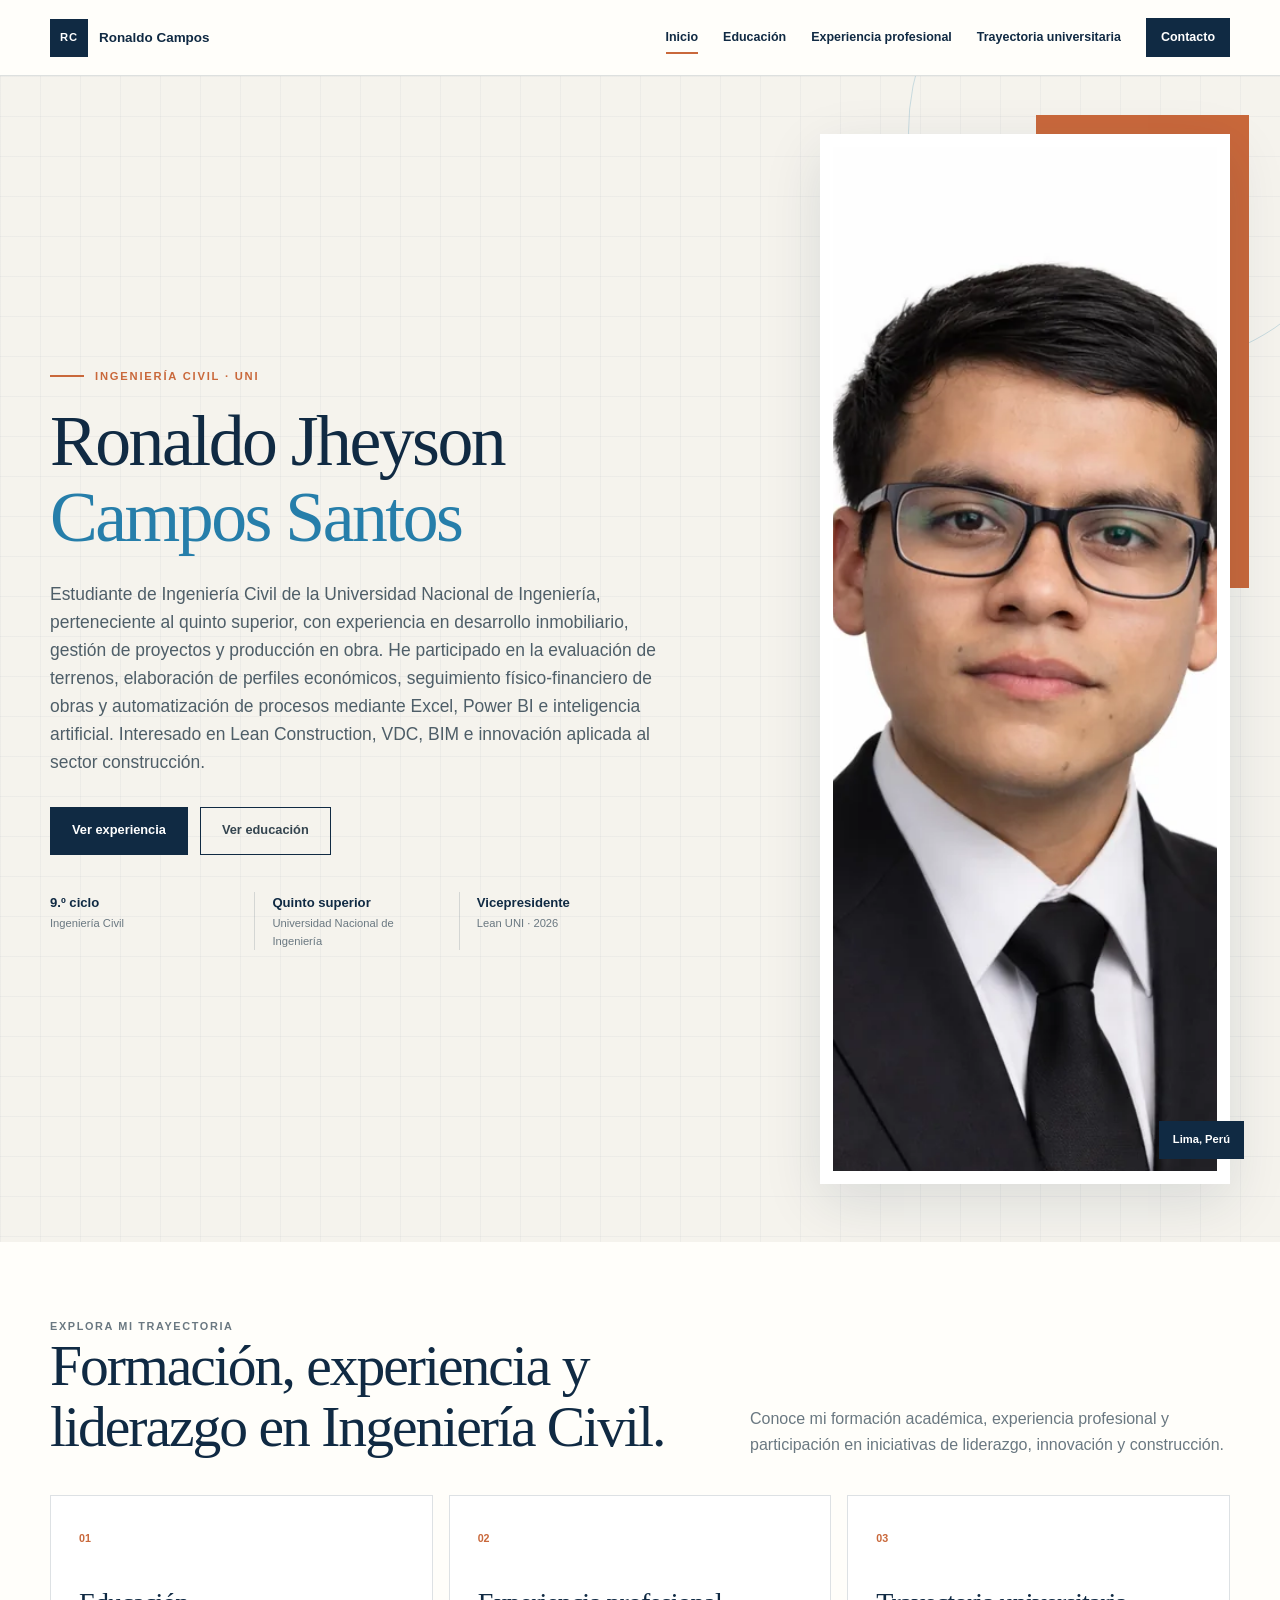
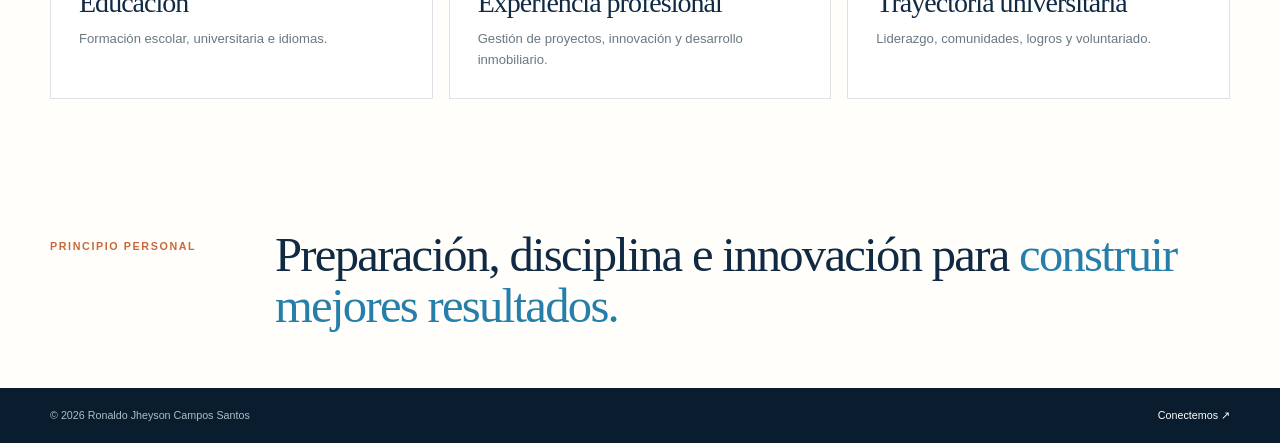
==== commit 5a2e32bc: "Add files via upload" ====
--- a/index.html
+++ b/index.html
@@ -4,7 +4,7 @@
   <meta charset="utf-8">
   <meta name="viewport" content="width=device-width, initial-scale=1">
   <title>Ronaldo Jheyson Campos Santos | Ingeniería Civil UNI</title>
-  <meta name="description" content="Ronaldo Campos, estudiante de Ingeniería Civil de la UNI, quinto superior, con experiencia en gestión de proyectos, producción en obra y desarrollo inmobiliario.">
+  <meta name="description" content="Ronaldo Campos, estudiante de Ingeniería Civil de la UNI, quinto superior, con experiencia en desarrollo inmobiliario, gestión de proyectos, producción en obra e innovación.">
   <meta name="theme-color" content="#102a43">
   <link rel="canonical" href="https://ronaldocampos08.github.io/">
   <link rel="icon" href="assets/favicon.svg" type="image/svg+xml">
@@ -13,7 +13,7 @@
   <meta property="og:description" content="Ingeniería Civil, gestión de proyectos, Lean Construction, VDC, BIM e innovación.">
   <meta property="og:image" content="https://ronaldocampos08.github.io/assets/ronaldo.webp">
   <script type="application/ld+json">
-  {"@context":"https://schema.org","@type":"Person","name":"Ronaldo Jheyson Campos Santos","url":"https://ronaldocampos08.github.io/","image":"https://ronaldocampos08.github.io/assets/ronaldo.webp","email":"mailto:roncampos2002@gmail.com","homeLocation":{"@type":"Place","name":"Cajamarca, Perú"},"alumniOf":{"@type":"CollegeOrUniversity","name":"Universidad Nacional de Ingeniería"},"sameAs":["https://www.linkedin.com/in/ronaldocs08"]}
+  {"@context":"https://schema.org","@type":"Person","name":"Ronaldo Jheyson Campos Santos","url":"https://ronaldocampos08.github.io/","image":"https://ronaldocampos08.github.io/assets/ronaldo.webp","email":"mailto:roncampos2002@gmail.com","homeLocation":{"@type":"Place","name":"Lima, Perú"},"alumniOf":{"@type":"CollegeOrUniversity","name":"Universidad Nacional de Ingeniería"},"sameAs":["https://www.linkedin.com/in/ronaldocs08","https://github.com/ronaldocampos08"]}
   </script>
 </head>
 <body>
@@ -23,7 +23,7 @@
       <a class="brand" href="index.html"><span class="brand-mark">RC</span><span>Ronaldo Campos</span></a>
       <button class="menu-toggle" aria-expanded="false" aria-controls="main-nav"><span></span><span></span><span></span><span class="sr-only">Abrir menú</span></button>
       <nav class="main-nav" id="main-nav" aria-label="Navegación principal">
-        <a class="active" href="index.html">Inicio</a>
+        <a class="active" aria-current="page" href="index.html">Inicio</a>
         <a href="educacion.html">Educación</a>
         <a href="experiencia-profesional.html">Experiencia profesional</a>
         <a href="trayectoria.html">Trayectoria universitaria</a>
@@ -38,7 +38,7 @@
         <div class="hero-copy">
           <p class="eyebrow">Ingeniería Civil · UNI</p>
           <h1>Ronaldo Jheyson<br><strong>Campos Santos</strong></h1>
-          <p class="hero-lead">Estudiante de noveno ciclo, perteneciente al quinto superior, con experiencia en gestión de proyectos, producción en obra y desarrollo inmobiliario. Interesado en Lean Construction, VDC, BIM e innovación aplicada al sector construcción.</p>
+          <p class="hero-lead">Estudiante de Ingeniería Civil de la Universidad Nacional de Ingeniería, perteneciente al quinto superior, con experiencia en desarrollo inmobiliario, gestión de proyectos y producción en obra. He participado en la evaluación de terrenos, elaboración de perfiles económicos, seguimiento físico-financiero de obras y automatización de procesos mediante Excel, Power BI e inteligencia artificial. Interesado en Lean Construction, VDC, BIM e innovación aplicada al sector construcción.</p>
           <div class="hero-actions">
             <a class="button primary" href="experiencia-profesional.html">Ver experiencia</a>
             <a class="button" href="educacion.html">Ver educación</a>
@@ -50,8 +50,8 @@
           </dl>
         </div>
         <div class="portrait-card">
-          <img src="assets/ronaldo.webp" alt="Retrato profesional de Ronaldo Jheyson Campos Santos">
-          <span class="place">Cajamarca, Perú</span>
+          <img src="assets/ronaldo.webp" alt="Retrato profesional de Ronaldo Jheyson Campos Santos" width="900" height="1024" decoding="async">
+          <span class="place">Lima, Perú</span>
         </div>
       </div>
     </section>
@@ -59,8 +59,8 @@
     <section class="section">
       <div class="container">
         <div class="section-head">
-          <div><p class="kicker">Explora mi trayectoria</p><h2>Información clara,<br>en páginas separadas.</h2></div>
-          <p>Una presentación compacta de mi formación, experiencia profesional, liderazgo y participación universitaria.</p>
+          <div><p class="kicker">Explora mi trayectoria</p><h2>Formación, experiencia y liderazgo en Ingeniería Civil.</h2></div>
+          <p>Conoce mi formación académica, experiencia profesional y participación en iniciativas de liderazgo, innovación y construcción.</p>
         </div>
         <div class="home-links">
           <a class="home-link reveal-target" href="educacion.html"><span>01</span><h2>Educación</h2><p>Formación escolar, universitaria e idiomas.</p></a>
@@ -73,7 +73,7 @@
     <section class="quote-band">
       <div class="quote-wrap">
         <p class="quote-label">Principio personal</p>
-        <blockquote class="quote">“Cuando la preparación se encuentra con la oportunidad, <strong>los resultados comienzan a construirse.</strong>”</blockquote>
+        <blockquote class="quote">Preparación, disciplina e innovación para <strong>construir mejores resultados.</strong></blockquote>
       </div>
     </section>
   </main>
--- a/styles.css
+++ b/styles.css
@@ -15,7 +15,7 @@
 }
 
 * { box-sizing: border-box; }
-html { scroll-behavior: smooth; }
+html { scroll-behavior: smooth; overflow-x: hidden; }
 body {
   margin: 0;
   color: var(--text);
@@ -23,10 +23,17 @@
   font-family: "Segoe UI", Arial, sans-serif;
   font-size: 16px;
   line-height: 1.6;
+  overflow-x: hidden;
 }
 body.menu-open { overflow: hidden; }
 img { display: block; max-width: 100%; }
 a { color: inherit; }
+a:focus-visible,
+button:focus-visible,
+[tabindex]:focus-visible {
+  outline: 3px solid rgba(201,104,59,.72);
+  outline-offset: 4px;
+}
 .sr-only {
   position: absolute; width: 1px; height: 1px; padding: 0; margin: -1px;
   overflow: hidden; clip: rect(0,0,0,0); white-space: nowrap; border: 0;
@@ -64,7 +71,7 @@
   content: ""; background: var(--orange); transform: scaleX(0);
   transition: transform .18s ease;
 }
-.main-nav a:hover::after, .main-nav a.active::after { transform: scaleX(1); }
+.main-nav a:hover::after, .main-nav a.active::after, .main-nav a[aria-current="page"]::after { transform: scaleX(1); }
 .nav-contact { padding: 10px 15px; color: white !important; background: var(--ink); }
 .nav-contact::after { display: none; }
 .menu-toggle {
@@ -186,6 +193,10 @@
   border-right: 1px solid var(--line);
 }
 .logo-box img { max-width: 118px; max-height: 78px; object-fit: contain; }
+.edu-card-featured {
+  box-shadow: 0 18px 50px rgba(16,42,67,.08);
+}
+.edu-card-featured .logo-box img { max-width: 132px; max-height: 88px; }
 .edu-card h2, .experience-card h2 { font-size: 1.35rem; letter-spacing: -.02em; }
 .edu-card p { margin: 5px 0 0; color: var(--muted); font-size: .86rem; }
 .edu-meta { min-width: 180px; color: var(--ink); text-align: right; }
@@ -197,6 +208,25 @@
   font-size: .68rem; font-weight: 800;
 }
 
+.feature-image {
+  margin: 0 0 46px;
+  overflow: hidden;
+  border: 1px solid var(--line);
+  background: white;
+  box-shadow: var(--shadow);
+}
+.feature-image img {
+  width: 100%;
+  aspect-ratio: 16/7;
+  object-fit: cover;
+}
+.feature-image figcaption {
+  padding: 13px 18px;
+  color: var(--muted);
+  font-size: .78rem;
+  font-weight: 750;
+}
+
 .experience-grid { display: grid; gap: 17px; }
 .experience-card {
   display: grid; padding: 28px; border: 1px solid var(--line);
@@ -252,6 +282,104 @@
 .volunteer .org { margin: 3px 0 12px; color: var(--blue); font-size: .76rem; font-weight: 800; }
 .volunteer p { margin: 0; color: var(--muted); font-size: .78rem; }
 
+.academic-grid {
+  display: grid;
+  grid-template-columns: repeat(3,1fr);
+  gap: 15px;
+}
+.academic-card {
+  min-height: 210px;
+  margin: 0;
+  padding: 23px;
+  border: 1px solid var(--line);
+  background: white;
+}
+.academic-card h2 { font-size: 1.24rem; }
+.academic-card p,
+.academic-card figcaption { margin: 12px 0 0; color: var(--muted); font-size: .8rem; }
+.academic-photo { padding: 0; overflow: hidden; }
+.academic-photo img {
+  width: 100%;
+  aspect-ratio: 16/10;
+  object-fit: cover;
+}
+.academic-photo figcaption { padding: 15px 18px 19px; }
+
+.carousel {
+  position: relative;
+  isolation: isolate;
+  overflow: hidden;
+  border: 1px solid var(--line);
+  background: white;
+  box-shadow: var(--shadow);
+}
+.carousel-viewport { position: relative; pointer-events: none; }
+.carousel-slide {
+  display: none;
+  margin: 0;
+}
+.carousel-slide.is-active { display: block; }
+.carousel-slide img {
+  width: 100%;
+  height: auto;
+  aspect-ratio: 16/9;
+  object-fit: cover;
+  background: #dfe7e9;
+}
+.carousel-slide figcaption {
+  display: grid;
+  gap: 5px;
+  padding: 18px 22px 22px;
+  border-top: 1px solid var(--line);
+}
+.carousel-slide figcaption strong {
+  color: var(--ink);
+  font-family: Georgia, "Times New Roman", serif;
+  font-size: 1.45rem;
+  font-weight: 400;
+  line-height: 1.15;
+}
+.carousel-slide figcaption span {
+  color: var(--muted);
+  font-size: .86rem;
+}
+.carousel-control {
+  position: absolute;
+  z-index: 10;
+  top: calc(50% - 46px);
+  display: grid;
+  width: 46px;
+  height: 46px;
+  place-items: center;
+  border: 0;
+  color: white;
+  background: rgba(9,29,46,.82);
+  font-size: 2rem;
+  line-height: 1;
+  cursor: pointer;
+  pointer-events: auto;
+}
+.carousel-control:hover { background: var(--blue); }
+.carousel-control.prev { left: 14px; }
+.carousel-control.next { right: 14px; }
+.carousel-dots {
+  display: flex;
+  justify-content: center;
+  gap: 8px;
+  padding: 0 18px 20px;
+  pointer-events: auto;
+}
+.carousel-dot {
+  width: 10px;
+  height: 10px;
+  padding: 0;
+  border: 0;
+  border-radius: 999px;
+  background: rgba(16,42,67,.24);
+  cursor: pointer;
+}
+.carousel-dot.is-active { width: 26px; background: var(--orange); }
+
 .gallery { display: grid; grid-template-columns: 1.15fr .85fr; gap: 14px; }
 .gallery figure { position: relative; min-height: 310px; margin: 0; overflow: hidden; background: #dfe7e9; }
 .gallery img { width: 100%; height: 100%; object-fit: cover; }
@@ -268,7 +396,7 @@
 .contact-inner { width: min(100%, var(--max)); margin: auto; }
 .contact-inner h1 { max-width: 900px; color: white; font-size: clamp(3rem,6vw,5.5rem); }
 .contact-intro { max-width: 720px; margin: 25px 0 0; color: #c4d0d7; font-size: 1.02rem; }
-.contact-links { display: grid; margin-top: 45px; grid-template-columns: 1fr 1fr; gap: 15px; }
+.contact-links { display: grid; margin-top: 45px; grid-template-columns: repeat(3,1fr); gap: 15px; }
 .contact-link {
   display: flex; min-height: 105px; padding: 22px; align-items: center;
   justify-content: space-between; border: 1px solid rgba(255,255,255,.2);
@@ -298,6 +426,7 @@
   .main-nav a { font-size: .7rem; }
   .experience-card ul { grid-template-columns: 1fr; }
   .community-grid, .recognition-grid { grid-template-columns: 1fr 1fr; }
+  .academic-grid, .contact-links { grid-template-columns: 1fr; }
 }
 
 @media (max-width: 760px) {
@@ -308,9 +437,10 @@
   .main-nav {
     position: fixed; inset: 0; padding: 100px 30px 35px;
     transform: translateX(100%); align-items: flex-start; justify-content: center;
-    flex-direction: column; gap: 23px; background: var(--cream); transition: transform .22s ease;
+    flex-direction: column; gap: 23px; background: var(--cream);
+    visibility: hidden; pointer-events: none; transition: transform .22s ease, visibility .22s ease;
   }
-  .main-nav.open { transform: none; }
+  .main-nav.open { transform: none; visibility: visible; pointer-events: auto; }
   .main-nav a { font-family: Georgia,serif; font-size: 1.55rem; font-weight: 400; }
   .nav-contact { font-family: "Segoe UI",Arial,sans-serif !important; font-size: .9rem !important; }
   .page-hero { min-height: auto; padding: 48px 20px 65px; }
@@ -333,6 +463,22 @@
   .gallery { grid-template-columns: 1fr; }
   .gallery figure { min-height: 260px; }
   .contact-layout { min-height: calc(100vh - var(--header)); padding: 55px 20px; }
+  .feature-image img { aspect-ratio: 16/10; }
+  .academic-grid { grid-template-columns: 1fr; }
+  .carousel-slide img {
+    aspect-ratio: 4/3;
+    object-position: center;
+  }
+  .carousel-control {
+    top: 34%;
+    width: 40px;
+    height: 40px;
+    font-size: 1.65rem;
+  }
+  .carousel-control.prev { left: 10px; }
+  .carousel-control.next { right: 10px; }
+  .carousel-slide figcaption { padding: 16px 18px 20px; }
+  .carousel-slide figcaption strong { font-size: 1.25rem; }
 }
 
 @media (max-width: 430px) {
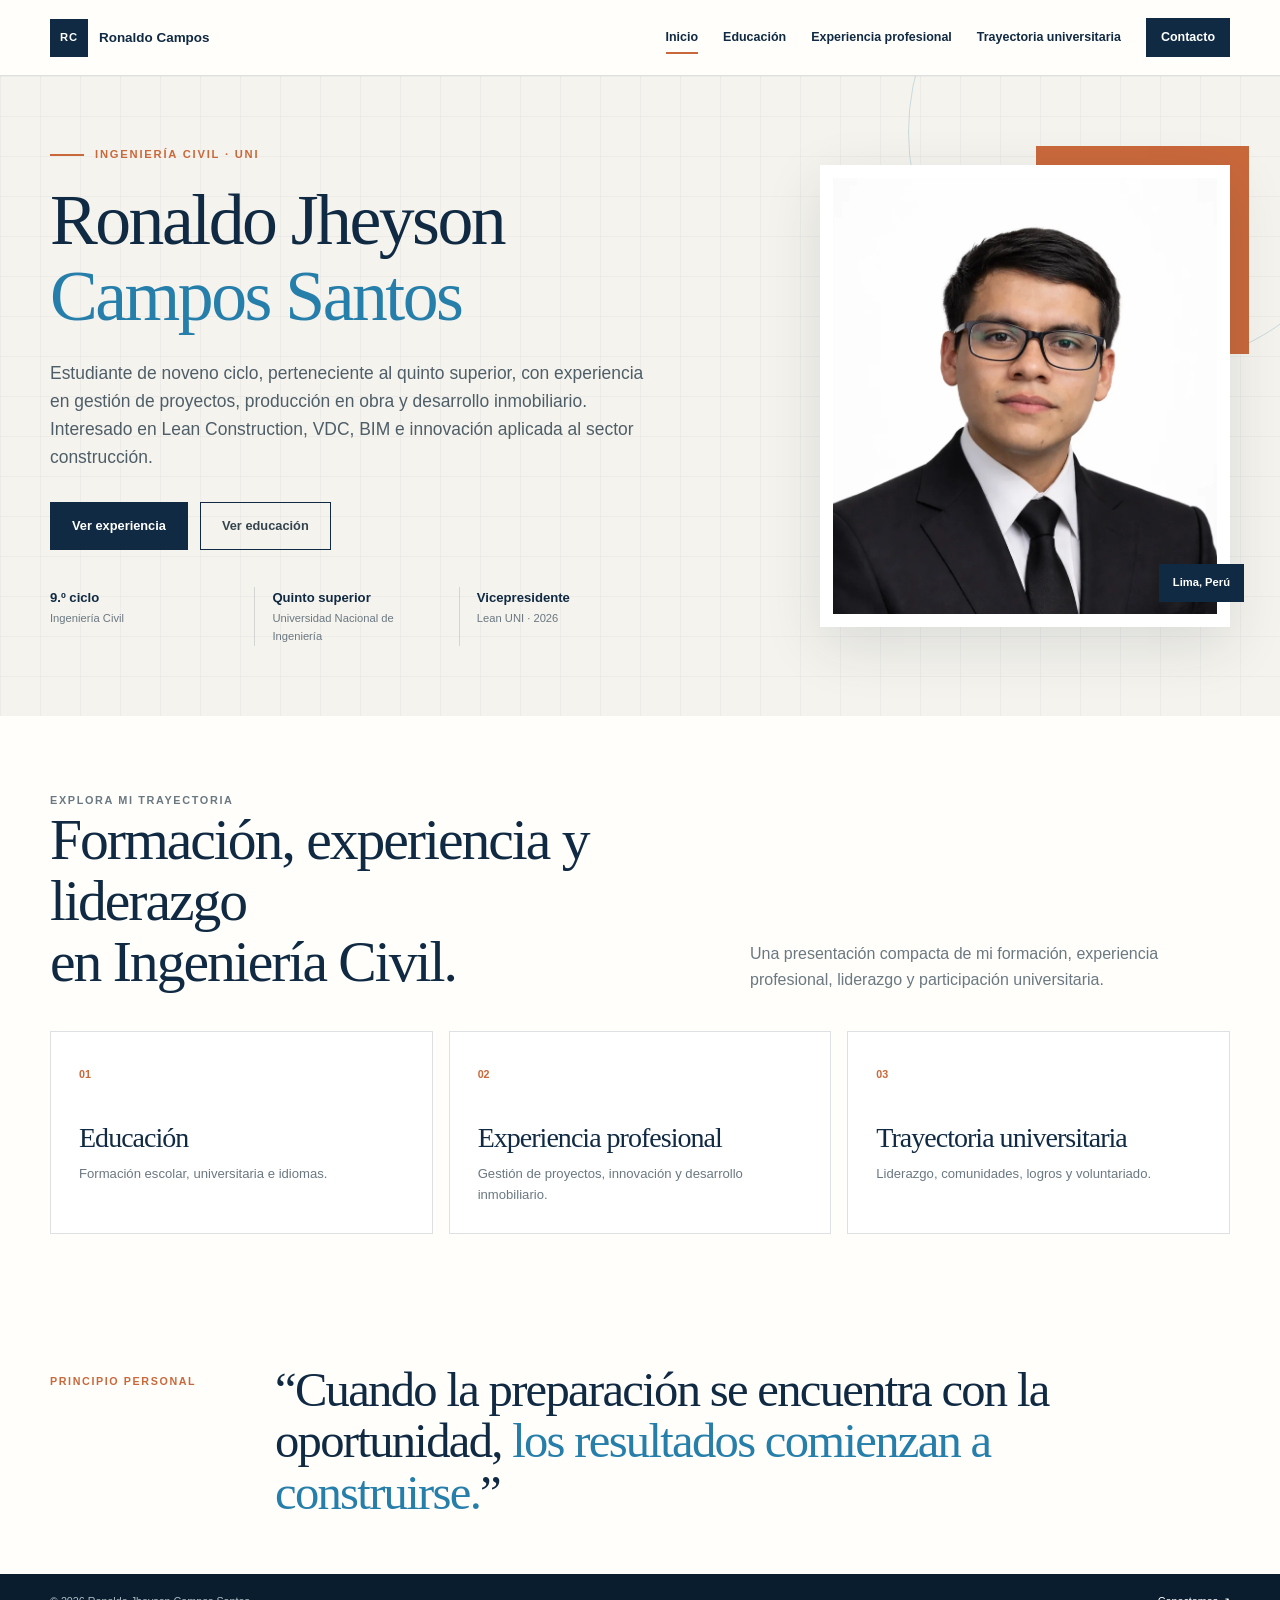
==== commit 487821ac: "Add files via upload" ====
--- a/index.html
+++ b/index.html
@@ -4,7 +4,7 @@
   <meta charset="utf-8">
   <meta name="viewport" content="width=device-width, initial-scale=1">
   <title>Ronaldo Jheyson Campos Santos | Ingeniería Civil UNI</title>
-  <meta name="description" content="Ronaldo Campos, estudiante de Ingeniería Civil de la UNI, quinto superior, con experiencia en desarrollo inmobiliario, gestión de proyectos, producción en obra e innovación.">
+  <meta name="description" content="Ronaldo Campos, estudiante de Ingeniería Civil de la UNI, quinto superior, con experiencia en gestión de proyectos, producción en obra y desarrollo inmobiliario.">
   <meta name="theme-color" content="#102a43">
   <link rel="canonical" href="https://ronaldocampos08.github.io/">
   <link rel="icon" href="assets/favicon.svg" type="image/svg+xml">
@@ -13,7 +13,7 @@
   <meta property="og:description" content="Ingeniería Civil, gestión de proyectos, Lean Construction, VDC, BIM e innovación.">
   <meta property="og:image" content="https://ronaldocampos08.github.io/assets/ronaldo.webp">
   <script type="application/ld+json">
-  {"@context":"https://schema.org","@type":"Person","name":"Ronaldo Jheyson Campos Santos","url":"https://ronaldocampos08.github.io/","image":"https://ronaldocampos08.github.io/assets/ronaldo.webp","email":"mailto:roncampos2002@gmail.com","homeLocation":{"@type":"Place","name":"Lima, Perú"},"alumniOf":{"@type":"CollegeOrUniversity","name":"Universidad Nacional de Ingeniería"},"sameAs":["https://www.linkedin.com/in/ronaldocs08","https://github.com/ronaldocampos08"]}
+  {"@context":"https://schema.org","@type":"Person","name":"Ronaldo Jheyson Campos Santos","url":"https://ronaldocampos08.github.io/","image":"https://ronaldocampos08.github.io/assets/ronaldo.webp","email":"mailto:roncampos2002@gmail.com","homeLocation":{"@type":"Place","name":"Lima, Perú"},"alumniOf":{"@type":"CollegeOrUniversity","name":"Universidad Nacional de Ingeniería"},"sameAs":["https://www.linkedin.com/in/ronaldocs08"]}
   </script>
 </head>
 <body>
@@ -23,7 +23,7 @@
       <a class="brand" href="index.html"><span class="brand-mark">RC</span><span>Ronaldo Campos</span></a>
       <button class="menu-toggle" aria-expanded="false" aria-controls="main-nav"><span></span><span></span><span></span><span class="sr-only">Abrir menú</span></button>
       <nav class="main-nav" id="main-nav" aria-label="Navegación principal">
-        <a class="active" aria-current="page" href="index.html">Inicio</a>
+        <a class="active" href="index.html">Inicio</a>
         <a href="educacion.html">Educación</a>
         <a href="experiencia-profesional.html">Experiencia profesional</a>
         <a href="trayectoria.html">Trayectoria universitaria</a>
@@ -38,7 +38,7 @@
         <div class="hero-copy">
           <p class="eyebrow">Ingeniería Civil · UNI</p>
           <h1>Ronaldo Jheyson<br><strong>Campos Santos</strong></h1>
-          <p class="hero-lead">Estudiante de Ingeniería Civil de la Universidad Nacional de Ingeniería, perteneciente al quinto superior, con experiencia en desarrollo inmobiliario, gestión de proyectos y producción en obra. He participado en la evaluación de terrenos, elaboración de perfiles económicos, seguimiento físico-financiero de obras y automatización de procesos mediante Excel, Power BI e inteligencia artificial. Interesado en Lean Construction, VDC, BIM e innovación aplicada al sector construcción.</p>
+          <p class="hero-lead">Estudiante de noveno ciclo, perteneciente al quinto superior, con experiencia en gestión de proyectos, producción en obra y desarrollo inmobiliario. Interesado en Lean Construction, VDC, BIM e innovación aplicada al sector construcción.</p>
           <div class="hero-actions">
             <a class="button primary" href="experiencia-profesional.html">Ver experiencia</a>
             <a class="button" href="educacion.html">Ver educación</a>
@@ -50,7 +50,7 @@
           </dl>
         </div>
         <div class="portrait-card">
-          <img src="assets/ronaldo.webp" alt="Retrato profesional de Ronaldo Jheyson Campos Santos" width="900" height="1024" decoding="async">
+          <img src="assets/ronaldo.webp" alt="Retrato profesional de Ronaldo Jheyson Campos Santos">
           <span class="place">Lima, Perú</span>
         </div>
       </div>
@@ -59,8 +59,8 @@
     <section class="section">
       <div class="container">
         <div class="section-head">
-          <div><p class="kicker">Explora mi trayectoria</p><h2>Formación, experiencia y liderazgo en Ingeniería Civil.</h2></div>
-          <p>Conoce mi formación académica, experiencia profesional y participación en iniciativas de liderazgo, innovación y construcción.</p>
+          <div><p class="kicker">Explora mi trayectoria</p><h2>Formación, experiencia y liderazgo<br>en Ingeniería Civil.</h2></div>
+          <p>Una presentación compacta de mi formación, experiencia profesional, liderazgo y participación universitaria.</p>
         </div>
         <div class="home-links">
           <a class="home-link reveal-target" href="educacion.html"><span>01</span><h2>Educación</h2><p>Formación escolar, universitaria e idiomas.</p></a>
@@ -73,7 +73,7 @@
     <section class="quote-band">
       <div class="quote-wrap">
         <p class="quote-label">Principio personal</p>
-        <blockquote class="quote">Preparación, disciplina e innovación para <strong>construir mejores resultados.</strong></blockquote>
+        <blockquote class="quote">“Cuando la preparación se encuentra con la oportunidad, <strong>los resultados comienzan a construirse.</strong>”</blockquote>
       </div>
     </section>
   </main>
--- a/styles.css
+++ b/styles.css
@@ -28,10 +28,8 @@
 body.menu-open { overflow: hidden; }
 img { display: block; max-width: 100%; }
 a { color: inherit; }
-a:focus-visible,
-button:focus-visible,
-[tabindex]:focus-visible {
-  outline: 3px solid rgba(201,104,59,.72);
+button:focus-visible, a:focus-visible {
+  outline: 3px solid rgba(201,104,59,.55);
   outline-offset: 4px;
 }
 .sr-only {
@@ -71,7 +69,7 @@
   content: ""; background: var(--orange); transform: scaleX(0);
   transition: transform .18s ease;
 }
-.main-nav a:hover::after, .main-nav a.active::after, .main-nav a[aria-current="page"]::after { transform: scaleX(1); }
+.main-nav a:hover::after, .main-nav a.active::after { transform: scaleX(1); }
 .nav-contact { padding: 10px 15px; color: white !important; background: var(--ink); }
 .nav-contact::after { display: none; }
 .menu-toggle {
@@ -193,10 +191,6 @@
   border-right: 1px solid var(--line);
 }
 .logo-box img { max-width: 118px; max-height: 78px; object-fit: contain; }
-.edu-card-featured {
-  box-shadow: 0 18px 50px rgba(16,42,67,.08);
-}
-.edu-card-featured .logo-box img { max-width: 132px; max-height: 88px; }
 .edu-card h2, .experience-card h2 { font-size: 1.35rem; letter-spacing: -.02em; }
 .edu-card p { margin: 5px 0 0; color: var(--muted); font-size: .86rem; }
 .edu-meta { min-width: 180px; color: var(--ink); text-align: right; }
@@ -207,24 +201,33 @@
   padding: 4px 9px; color: var(--blue); background: #e3f1f6;
   font-size: .68rem; font-weight: 800;
 }
-
-.feature-image {
-  margin: 0 0 46px;
+.education-photo {
+  position: relative;
+  margin: 0 0 22px;
   overflow: hidden;
   border: 1px solid var(--line);
   background: white;
   box-shadow: var(--shadow);
 }
-.feature-image img {
+.education-photo img {
   width: 100%;
-  aspect-ratio: 16/7;
+  max-height: 430px;
   object-fit: cover;
 }
-.feature-image figcaption {
-  padding: 13px 18px;
+.education-photo figcaption {
+  display: grid;
+  gap: 5px;
+  padding: 16px 20px 18px;
+}
+.education-photo strong {
+  color: var(--ink);
+  font-family: Georgia, "Times New Roman", serif;
+  font-size: 1.35rem;
+  font-weight: 400;
+}
+.education-photo span {
   color: var(--muted);
-  font-size: .78rem;
-  font-weight: 750;
+  font-size: .84rem;
 }
 
 .experience-grid { display: grid; gap: 17px; }
@@ -282,104 +285,6 @@
 .volunteer .org { margin: 3px 0 12px; color: var(--blue); font-size: .76rem; font-weight: 800; }
 .volunteer p { margin: 0; color: var(--muted); font-size: .78rem; }
 
-.academic-grid {
-  display: grid;
-  grid-template-columns: repeat(3,1fr);
-  gap: 15px;
-}
-.academic-card {
-  min-height: 210px;
-  margin: 0;
-  padding: 23px;
-  border: 1px solid var(--line);
-  background: white;
-}
-.academic-card h2 { font-size: 1.24rem; }
-.academic-card p,
-.academic-card figcaption { margin: 12px 0 0; color: var(--muted); font-size: .8rem; }
-.academic-photo { padding: 0; overflow: hidden; }
-.academic-photo img {
-  width: 100%;
-  aspect-ratio: 16/10;
-  object-fit: cover;
-}
-.academic-photo figcaption { padding: 15px 18px 19px; }
-
-.carousel {
-  position: relative;
-  isolation: isolate;
-  overflow: hidden;
-  border: 1px solid var(--line);
-  background: white;
-  box-shadow: var(--shadow);
-}
-.carousel-viewport { position: relative; pointer-events: none; }
-.carousel-slide {
-  display: none;
-  margin: 0;
-}
-.carousel-slide.is-active { display: block; }
-.carousel-slide img {
-  width: 100%;
-  height: auto;
-  aspect-ratio: 16/9;
-  object-fit: cover;
-  background: #dfe7e9;
-}
-.carousel-slide figcaption {
-  display: grid;
-  gap: 5px;
-  padding: 18px 22px 22px;
-  border-top: 1px solid var(--line);
-}
-.carousel-slide figcaption strong {
-  color: var(--ink);
-  font-family: Georgia, "Times New Roman", serif;
-  font-size: 1.45rem;
-  font-weight: 400;
-  line-height: 1.15;
-}
-.carousel-slide figcaption span {
-  color: var(--muted);
-  font-size: .86rem;
-}
-.carousel-control {
-  position: absolute;
-  z-index: 10;
-  top: calc(50% - 46px);
-  display: grid;
-  width: 46px;
-  height: 46px;
-  place-items: center;
-  border: 0;
-  color: white;
-  background: rgba(9,29,46,.82);
-  font-size: 2rem;
-  line-height: 1;
-  cursor: pointer;
-  pointer-events: auto;
-}
-.carousel-control:hover { background: var(--blue); }
-.carousel-control.prev { left: 14px; }
-.carousel-control.next { right: 14px; }
-.carousel-dots {
-  display: flex;
-  justify-content: center;
-  gap: 8px;
-  padding: 0 18px 20px;
-  pointer-events: auto;
-}
-.carousel-dot {
-  width: 10px;
-  height: 10px;
-  padding: 0;
-  border: 0;
-  border-radius: 999px;
-  background: rgba(16,42,67,.24);
-  cursor: pointer;
-}
-.carousel-dot.is-active { width: 26px; background: var(--orange); }
-
 .gallery { display: grid; grid-template-columns: 1.15fr .85fr; gap: 14px; }
 .gallery figure { position: relative; min-height: 310px; margin: 0; overflow: hidden; background: #dfe7e9; }
 .gallery img { width: 100%; height: 100%; object-fit: cover; }
@@ -389,6 +294,116 @@
   font-size: .74rem; font-weight: 750;
 }
 
+.showcase-carousel {
+  position: relative;
+  min-height: 560px;
+  padding: 18px 0 54px;
+  overflow: hidden;
+}
+.carousel-stage {
+  position: relative;
+  height: 480px;
+}
+.showcase-slide {
+  position: absolute;
+  top: 18px;
+  left: 50%;
+  width: min(58%, 680px);
+  margin: 0;
+  overflow: hidden;
+  border: 1px solid var(--line);
+  background: white;
+  box-shadow: var(--shadow);
+  opacity: 0;
+  pointer-events: none;
+  transform: translateX(-50%) scale(.72);
+  transition: opacity .25s ease, transform .32s ease;
+}
+.showcase-slide.is-active {
+  z-index: 3;
+  opacity: 1;
+  pointer-events: auto;
+  transform: translateX(-50%) scale(1);
+}
+.showcase-slide.is-prev {
+  z-index: 2;
+  opacity: .86;
+  transform: translateX(-112%) scale(.72);
+}
+.showcase-slide.is-next {
+  z-index: 2;
+  opacity: .86;
+  transform: translateX(12%) scale(.72);
+}
+.showcase-slide img {
+  width: 100%;
+  height: 340px;
+  object-fit: cover;
+}
+.showcase-slide figcaption {
+  display: grid;
+  min-height: 100px;
+  gap: 5px;
+  padding: 15px 18px 18px;
+  border-top: 1px solid var(--line);
+}
+.showcase-slide figcaption strong {
+  color: var(--ink);
+  font-family: Georgia, "Times New Roman", serif;
+  font-size: 1.25rem;
+  font-weight: 400;
+  line-height: 1.15;
+}
+.showcase-slide figcaption span {
+  color: var(--muted);
+  font-size: .8rem;
+}
+.showcase-slide:not(.is-active) figcaption {
+  opacity: 0;
+}
+.carousel-arrow {
+  position: absolute;
+  z-index: 5;
+  top: 205px;
+  display: grid;
+  width: 50px;
+  height: 50px;
+  place-items: center;
+  border: 0;
+  border-radius: 50%;
+  color: white;
+  background: var(--blue);
+  box-shadow: 0 12px 30px rgba(16,42,67,.2);
+  cursor: pointer;
+  font-size: 2.3rem;
+  line-height: 1;
+}
+.carousel-arrow.prev { left: 11%; }
+.carousel-arrow.next { right: 11%; }
+.carousel-dots {
+  position: absolute;
+  right: 0;
+  bottom: 18px;
+  left: 0;
+  z-index: 4;
+  display: flex;
+  justify-content: center;
+  gap: 8px;
+}
+.carousel-dots button {
+  width: 9px;
+  height: 9px;
+  padding: 0;
+  border: 0;
+  border-radius: 999px;
+  background: rgba(16,42,67,.22);
+  cursor: pointer;
+}
+.carousel-dots button.is-active {
+  width: 28px;
+  background: var(--orange);
+}
+
 .contact-layout {
   display: grid; min-height: calc(100vh - var(--header)); padding: 65px 24px;
   align-items: center; color: white; background: var(--ink); grid-template-columns: 1fr;
@@ -396,7 +411,7 @@
 .contact-inner { width: min(100%, var(--max)); margin: auto; }
 .contact-inner h1 { max-width: 900px; color: white; font-size: clamp(3rem,6vw,5.5rem); }
 .contact-intro { max-width: 720px; margin: 25px 0 0; color: #c4d0d7; font-size: 1.02rem; }
-.contact-links { display: grid; margin-top: 45px; grid-template-columns: repeat(3,1fr); gap: 15px; }
+.contact-links { display: grid; margin-top: 45px; grid-template-columns: 1fr 1fr; gap: 15px; }
 .contact-link {
   display: flex; min-height: 105px; padding: 22px; align-items: center;
   justify-content: space-between; border: 1px solid rgba(255,255,255,.2);
@@ -426,7 +441,6 @@
   .main-nav a { font-size: .7rem; }
   .experience-card ul { grid-template-columns: 1fr; }
   .community-grid, .recognition-grid { grid-template-columns: 1fr 1fr; }
-  .academic-grid, .contact-links { grid-template-columns: 1fr; }
 }
 
 @media (max-width: 760px) {
@@ -462,23 +476,46 @@
   .community-card .logo-box { width: 90px; border-right: 1px solid var(--line); border-bottom: 0; }
   .gallery { grid-template-columns: 1fr; }
   .gallery figure { min-height: 260px; }
+  .education-photo img { max-height: none; aspect-ratio: 16/10; }
+  .showcase-carousel {
+    min-height: auto;
+    padding: 0 0 46px;
+  }
+  .carousel-stage {
+    height: auto;
+  }
+  .showcase-slide,
+  .showcase-slide.is-active,
+  .showcase-slide.is-prev,
+  .showcase-slide.is-next {
+    position: relative;
+    top: auto;
+    left: auto;
+    display: none;
+    width: 100%;
+    opacity: 1;
+    transform: none;
+  }
+  .showcase-slide.is-active {
+    display: block;
+  }
+  .showcase-slide:not(.is-active) figcaption {
+    opacity: 1;
+  }
+  .showcase-slide img {
+    height: auto;
+    aspect-ratio: 4/3;
+    object-fit: cover;
+  }
+  .carousel-arrow {
+    top: calc(50% - 60px);
+    width: 42px;
+    height: 42px;
+    font-size: 1.8rem;
+  }
+  .carousel-arrow.prev { left: 12px; }
+  .carousel-arrow.next { right: 12px; }
   .contact-layout { min-height: calc(100vh - var(--header)); padding: 55px 20px; }
-  .feature-image img { aspect-ratio: 16/10; }
-  .academic-grid { grid-template-columns: 1fr; }
-  .carousel-slide img {
-    aspect-ratio: 4/3;
-    object-position: center;
-  }
-  .carousel-control {
-    top: 34%;
-    width: 40px;
-    height: 40px;
-    font-size: 1.65rem;
-  }
-  .carousel-control.prev { left: 10px; }
-  .carousel-control.next { right: 10px; }
-  .carousel-slide figcaption { padding: 16px 18px 20px; }
-  .carousel-slide figcaption strong { font-size: 1.25rem; }
 }
 
 @media (max-width: 430px) {
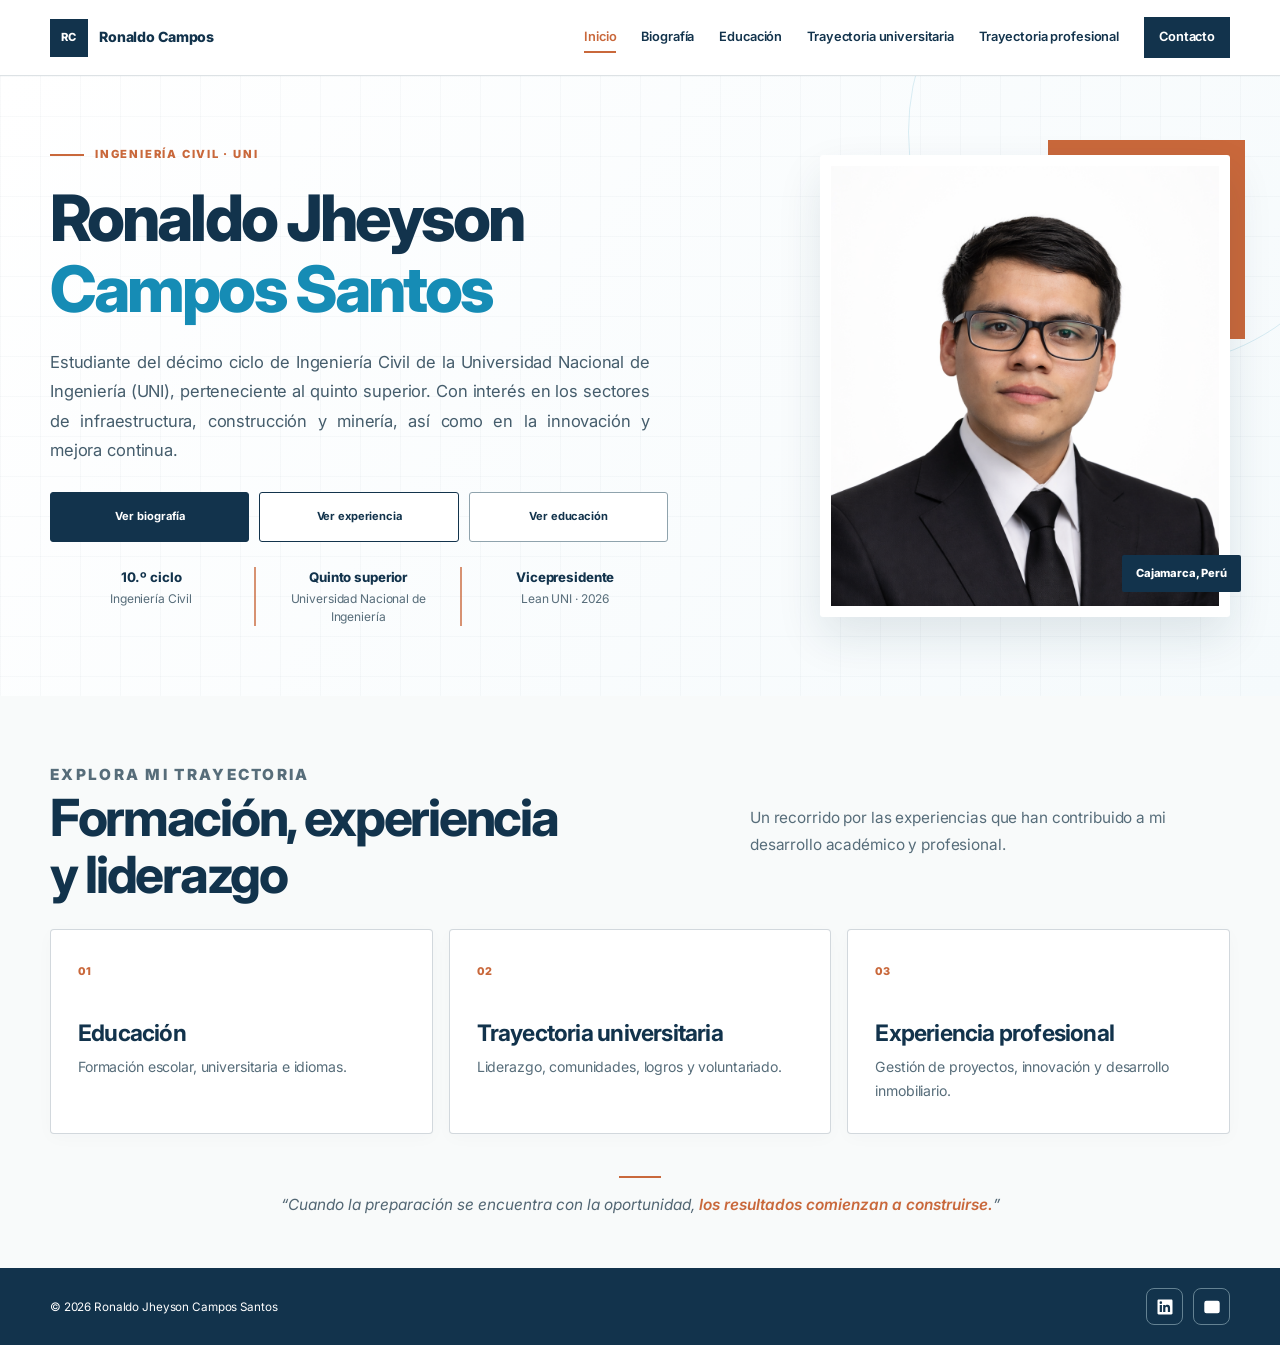
==== commit 26382cef: "Add files via upload" ====
--- a/index.html
+++ b/index.html
@@ -1,84 +1,655 @@
-<!doctype html>
+<!DOCTYPE html>
+
 <html lang="es">
 <head>
-  <meta charset="utf-8">
-  <meta name="viewport" content="width=device-width, initial-scale=1">
-  <title>Ronaldo Jheyson Campos Santos | Ingeniería Civil UNI</title>
-  <meta name="description" content="Ronaldo Campos, estudiante de Ingeniería Civil de la UNI, quinto superior, con experiencia en gestión de proyectos, producción en obra y desarrollo inmobiliario.">
-  <meta name="theme-color" content="#102a43">
-  <link rel="canonical" href="https://ronaldocampos08.github.io/">
-  <link rel="icon" href="assets/favicon.svg" type="image/svg+xml">
-  <link rel="stylesheet" href="styles.css">
-  <meta property="og:title" content="Ronaldo Jheyson Campos Santos">
-  <meta property="og:description" content="Ingeniería Civil, gestión de proyectos, Lean Construction, VDC, BIM e innovación.">
-  <meta property="og:image" content="https://ronaldocampos08.github.io/assets/ronaldo.webp">
-  <script type="application/ld+json">
-  {"@context":"https://schema.org","@type":"Person","name":"Ronaldo Jheyson Campos Santos","url":"https://ronaldocampos08.github.io/","image":"https://ronaldocampos08.github.io/assets/ronaldo.webp","email":"mailto:roncampos2002@gmail.com","homeLocation":{"@type":"Place","name":"Lima, Perú"},"alumniOf":{"@type":"CollegeOrUniversity","name":"Universidad Nacional de Ingeniería"},"sameAs":["https://www.linkedin.com/in/ronaldocs08"]}
-  </script>
-</head>
+<meta charset="utf-8"/>
+<meta content="width=device-width, initial-scale=1" name="viewport"/>
+<title>Ronaldo Campos | Index</title>
+<meta content="Ronaldo Campos, estudiante del décimo ciclo de Ingeniería Civil de la UNI, quinto superior, interesado en infraestructura, construcción, minería, innovación y mejora continua." name="description"/>
+<meta content="#12334C" name="theme-color"/>
+<link href="https://fonts.googleapis.com" rel="preconnect"/>
+<link crossorigin="" href="https://fonts.gstatic.com" rel="preconnect"/>
+<link href="https://fonts.googleapis.com/css2?family=Inter:wght@400;500;600;700;800&amp;display=swap" rel="stylesheet"/>
+<style>:root {
+  --ink: #102a43;
+  --ink-deep: #091d2e;
+  --blue: #267eaa;
+  --orange: #c9683b;
+  --cream: #f5f3ed;
+  --paper: #fffefa;
+  --mist: #edf3f5;
+  --text: #34444f;
+  --muted: #6a7881;
+  --line: rgba(16, 42, 67, 0.14);
+  --max: 1180px;
+  --header: 76px;
+  --shadow: 0 18px 55px rgba(16, 42, 67, 0.12);
+}
+
+* { box-sizing: border-box; }
+html { scroll-behavior: smooth; }
+body {
+  margin: 0;
+  color: var(--text);
+  background: var(--paper);
+  font-family: "Segoe UI", Arial, sans-serif;
+  font-size: 16px;
+  line-height: 1.6;
+}
+body.menu-open { overflow: hidden; }
+img { display: block; max-width: 100%; }
+a { color: inherit; }
+.sr-only {
+  position: absolute; width: 1px; height: 1px; padding: 0; margin: -1px;
+  overflow: hidden; clip: rect(0,0,0,0); white-space: nowrap; border: 0;
+}
+.skip-link {
+  position: fixed; z-index: 300; top: 8px; left: 8px; padding: 9px 14px;
+  color: white; background: var(--ink); transform: translateY(-150%);
+}
+.skip-link:focus { transform: none; }
+
+.site-header {
+  position: sticky; z-index: 100; top: 0; height: var(--header);
+  background: rgba(255,254,250,.96); border-bottom: 1px solid var(--line);
+  backdrop-filter: blur(12px);
+}
+.nav-wrap {
+  display: flex; width: min(calc(100% - 40px), var(--max)); height: 100%;
+  margin: auto; align-items: center; justify-content: space-between;
+}
+.brand {
+  display: flex; align-items: center; gap: 11px; color: var(--ink);
+  font-size: .84rem; font-weight: 800; text-decoration: none;
+}
+.brand-mark {
+  display: grid; width: 38px; height: 38px; place-items: center;
+  color: white; background: var(--ink); font-size: .7rem; letter-spacing: .08em;
+}
+.main-nav { display: flex; align-items: center; gap: 25px; }
+.main-nav a {
+  position: relative; color: var(--ink); font-size: .78rem;
+  font-weight: 750; text-decoration: none;
+}
+.main-nav a::after {
+  position: absolute; right: 0; bottom: -7px; left: 0; height: 2px;
+  content: ""; background: var(--orange); transform: scaleX(0);
+  transition: transform .18s ease;
+}
+.main-nav a:hover::after, .main-nav a.active::after { transform: scaleX(1); }
+.nav-contact { padding: 10px 15px; color: white !important; background: var(--ink); }
+.nav-contact::after { display: none; }
+.menu-toggle {
+  display: none; width: 44px; height: 44px; padding: 9px; border: 0;
+  background: transparent; cursor: pointer;
+}
+.menu-toggle span:not(.sr-only) {
+  display: block; width: 24px; height: 2px; margin: 5px 0;
+  background: var(--ink); transition: transform .18s ease, opacity .18s ease;
+}
+
+.page-hero {
+  position: relative; display: flex; min-height: min(640px, calc(100vh - var(--header)));
+  padding: 58px 24px; align-items: center; overflow: hidden; background:
+    linear-gradient(rgba(16,42,67,.035) 1px,transparent 1px),
+    linear-gradient(90deg,rgba(16,42,67,.035) 1px,transparent 1px), var(--cream);
+  background-size: 40px 40px;
+}
+.page-hero.compact { min-height: 330px; padding-top: 52px; padding-bottom: 52px; }
+.page-hero::after {
+  position: absolute; top: -180px; right: -100px; width: 470px; height: 470px;
+  border: 1px solid rgba(38,126,170,.22); border-radius: 50%; content: "";
+}
+.hero-inner {
+  position: relative; z-index: 1; display: grid; width: min(100%, var(--max));
+  margin: auto; align-items: center; grid-template-columns: 1.1fr .9fr; gap: 65px;
+}
+.hero-copy { max-width: 690px; }
+.eyebrow {
+  display: flex; margin: 0 0 18px; align-items: center; gap: 11px;
+  color: var(--orange); font-size: .7rem; font-weight: 850;
+  letter-spacing: .16em; text-transform: uppercase;
+}
+.eyebrow::before { width: 34px; height: 2px; content: ""; background: var(--orange); }
+h1, h2, .quote {
+  margin: 0; color: var(--ink); font-family: Georgia, "Times New Roman", serif;
+  font-weight: 400; line-height: 1.06; letter-spacing: -.035em;
+}
+h1 { font-size: clamp(3rem, 5.6vw, 5.3rem); }
+.compact h1 { font-size: clamp(2.8rem, 5vw, 4.6rem); }
+h1 strong { color: var(--blue); font-weight: 400; }
+.hero-lead { max-width: 680px; margin: 26px 0 0; color: #4e5e68; font-size: 1.09rem; }
+.hero-actions { display: flex; margin-top: 30px; gap: 12px; flex-wrap: wrap; }
+.button {
+  display: inline-flex; min-height: 48px; padding: 0 21px; align-items: center;
+  justify-content: center; gap: 9px; border: 1px solid var(--ink);
+  font-size: .8rem; font-weight: 800; text-decoration: none; transition: .18s ease;
+}
+.button.primary { color: white; background: var(--ink); }
+.button:hover { color: white; background: var(--blue); border-color: var(--blue); transform: translateY(-2px); }
+.hero-facts {
+  display: grid; margin: 37px 0 0; grid-template-columns: repeat(3,1fr);
+}
+.hero-facts div { padding: 7px 12px; border-right: 2px solid rgba(201, 104, 59, .72); text-align: center; }
+.hero-facts div:first-child { padding-left: 12px; }
+.hero-facts div:last-child { border-right: 0; }
+.hero-facts dt { color: var(--ink); font-size: .82rem; font-weight: 850; }
+.hero-facts dd { margin: 2px 0 0; color: var(--muted); font-size: .7rem; }
+.portrait-card {
+  position: relative; width: min(100%, 410px); padding: 13px;
+  justify-self: end; background: white; box-shadow: var(--shadow);
+}
+.portrait-card::before {
+  position: absolute; z-index: -1; top: -19px; right: -19px;
+  width: 52%; height: 45%; content: ""; background: var(--orange);
+}
+.portrait-card img { width: 100%; aspect-ratio: .88; object-fit: cover; object-position: center 18%; }
+.place {
+  position: absolute; right: -14px; bottom: 25px; padding: 10px 14px;
+  color: white; background: var(--ink); font-size: .7rem; font-weight: 800;
+}
+
+.section { padding: 76px 24px; }
+.section.alt { background: var(--mist); }
+.section.dark { color: white; background: var(--ink-deep); }
+.container { width: min(100%, var(--max)); margin: auto; }
+.section-head {
+  display: flex; margin-bottom: 30px; align-items: end; justify-content: space-between; gap: 30px;
+}
+.section-head h2 { font-size: clamp(2.35rem, 4.5vw, 4rem); }
+.section-head p { max-width: 480px; margin: 0; color: var(--muted); }
+.dark .section-head h2 { color: white; }
+.dark .section-head p { color: #bdc9d0; }
+.kicker {
+  margin: 0 0 10px; color: var(--orange); font-size: .68rem;
+  font-weight: 850; letter-spacing: .15em; text-transform: uppercase;
+}
+
+.home-links { display: grid; grid-template-columns: repeat(3,1fr); gap: 16px; }
+.home-link {
+  position: relative; min-height: 190px; padding: 28px; overflow: hidden;
+  border: 1px solid var(--line); background: white; text-decoration: none;
+  transition: transform .18s ease, box-shadow .18s ease;
+}
+.home-link:hover { transform: translateY(-5px); box-shadow: var(--shadow); }
+.home-link span { color: var(--orange); font-size: .67rem; font-weight: 850; }
+.home-link h2 { margin-top: 38px; font-size: 1.75rem; }
+.home-link p { margin: 10px 0 0; color: var(--muted); font-size: .82rem; }
+
+.quote-band { padding: 55px 24px; background: var(--paper); }
+.quote-wrap {
+  display: grid; width: min(100%, var(--max)); margin: auto;
+  align-items: start; grid-template-columns: 180px 1fr; gap: 45px;
+}
+.quote-label {
+  margin: 8px 0 0; color: var(--orange); font-size: .67rem;
+  font-weight: 850; letter-spacing: .15em; text-transform: uppercase;
+}
+.quote { max-width: 930px; font-size: clamp(1.9rem, 3.8vw, 3.4rem); }
+.quote strong { color: var(--blue); font-weight: 400; }
+
+.education-list { display: grid; gap: 15px; }
+.edu-card {
+  display: grid; min-height: 145px; padding: 23px; align-items: center;
+  border: 1px solid var(--line); background: white;
+  grid-template-columns: 150px 1fr auto; gap: 28px;
+}
+.logo-box {
+  display: grid; height: 98px; padding: 10px; place-items: center;
+  border-right: 1px solid var(--line);
+}
+.logo-box img { max-width: 118px; max-height: 78px; object-fit: contain; }
+.edu-card h2, .experience-card h2 { font-size: 1.35rem; letter-spacing: -.02em; }
+.edu-card p { margin: 5px 0 0; color: var(--muted); font-size: .86rem; }
+.edu-meta { min-width: 180px; color: var(--ink); text-align: right; }
+.edu-meta strong { display: block; font-size: .84rem; }
+.edu-meta span { color: var(--muted); font-size: .75rem; }
+.tags { display: flex; margin-top: 12px; gap: 7px; flex-wrap: wrap; }
+.tag {
+  padding: 4px 9px; color: var(--blue); background: #e3f1f6;
+  font-size: .68rem; font-weight: 800;
+}
+
+.experience-grid { display: grid; gap: 17px; }
+.experience-card {
+  display: grid; padding: 28px; border: 1px solid var(--line);
+  background: white; grid-template-columns: 150px 1fr; gap: 30px;
+}
+.experience-card .logo-box { align-self: stretch; height: auto; min-height: 125px; }
+.experience-top {
+  display: flex; align-items: start; justify-content: space-between; gap: 25px;
+}
+.experience-role { margin: 5px 0 0; color: var(--blue); font-size: .88rem; font-weight: 800; }
+.date { flex: 0 0 auto; color: var(--orange); font-size: .72rem; font-weight: 850; letter-spacing: .05em; }
+.experience-card ul { display: grid; margin: 18px 0 0; padding: 0; grid-template-columns: 1fr 1fr; gap: 8px 25px; list-style: none; }
+.experience-card li {
+  position: relative; padding-left: 16px; color: #55636c; font-size: .79rem;
+}
+.experience-card li::before {
+  position: absolute; top: .7em; left: 0; width: 6px; height: 6px;
+  content: ""; background: var(--orange);
+}
+
+.community-grid { display: grid; grid-template-columns: repeat(2,1fr); gap: 15px; }
+.community-card {
+  display: grid; min-height: 185px; padding: 23px; align-items: center;
+  border: 1px solid var(--line); background: white; grid-template-columns: 115px 1fr; gap: 23px;
+}
+.community-card .logo-box { width: 115px; height: 110px; border-right: 1px solid var(--line); }
+.community-card h2 { font-size: 1.25rem; }
+.community-card .role { margin: 3px 0 10px; color: var(--blue); font-size: .78rem; font-weight: 800; }
+.community-card p { margin: 0; color: var(--muted); font-size: .78rem; }
+.monogram {
+  display: grid; width: 74px; height: 74px; place-items: center;
+  color: white; background: var(--ink); font-family: Georgia,serif;
+  font-size: 1.2rem; font-weight: 700;
+}
+.monogram.orange { background: var(--orange); }
+.monogram.blue { background: var(--blue); }
+
+.recognition-grid { display: grid; grid-template-columns: repeat(3,1fr); gap: 14px; }
+.recognition {
+  min-height: 170px; padding: 23px; border-top: 4px solid var(--orange);
+  background: rgba(255,255,255,.055);
+}
+.recognition span { color: #75c2e4; font-size: .68rem; font-weight: 850; letter-spacing: .1em; }
+.recognition h2 { margin-top: 19px; color: white; font-size: 1.22rem; line-height: 1.25; }
+.recognition p { margin: 10px 0 0; color: #b9c6ce; font-size: .75rem; }
+
+.volunteer-list { display: grid; grid-template-columns: repeat(2,1fr); gap: 14px; }
+.volunteer {
+  padding: 23px; border: 1px solid var(--line); background: white;
+}
+.volunteer .year { color: var(--orange); font-size: .68rem; font-weight: 850; }
+.volunteer h2 { margin-top: 12px; font-size: 1.22rem; }
+.volunteer .org { margin: 3px 0 12px; color: var(--blue); font-size: .76rem; font-weight: 800; }
+.volunteer p { margin: 0; color: var(--muted); font-size: .78rem; }
+
+.gallery { display: grid; grid-template-columns: 1.15fr .85fr; gap: 14px; }
+.gallery figure { position: relative; min-height: 310px; margin: 0; overflow: hidden; background: #dfe7e9; }
+.gallery img { width: 100%; height: 100%; object-fit: cover; }
+.gallery figcaption {
+  position: absolute; right: 0; bottom: 0; left: 0; padding: 12px 16px;
+  color: white; background: linear-gradient(transparent,rgba(9,29,46,.88));
+  font-size: .74rem; font-weight: 750;
+}
+
+.contact-layout {
+  display: grid; min-height: calc(100vh - var(--header)); padding: 65px 24px;
+  align-items: center; color: white; background: var(--ink); grid-template-columns: 1fr;
+}
+.contact-inner { width: min(100%, var(--max)); margin: auto; }
+.contact-inner h1 { max-width: 900px; color: white; font-size: clamp(3rem,6vw,5.5rem); }
+.contact-intro { max-width: 720px; margin: 25px 0 0; color: #c4d0d7; font-size: 1.02rem; }
+.contact-links { display: grid; margin-top: 45px; grid-template-columns: 1fr 1fr; gap: 15px; }
+.contact-link {
+  display: flex; min-height: 105px; padding: 22px; align-items: center;
+  justify-content: space-between; border: 1px solid rgba(255,255,255,.2);
+  text-decoration: none; transition: background .18s ease;
+}
+.contact-link:hover { background: rgba(255,255,255,.07); }
+.contact-link small { display: block; color: #8fb9ce; font-size: .68rem; letter-spacing: .1em; text-transform: uppercase; }
+.contact-link strong { display: block; margin-top: 5px; font-size: 1rem; }
+.contact-location { margin-top: 24px; color: #aebcc5; font-size: .78rem; }
+.contact-quote {
+  margin-top: 50px; padding-top: 30px; border-top: 1px solid rgba(255,255,255,.18);
+  color: white; font-family: Georgia,serif; font-size: clamp(1.55rem,3vw,2.6rem);
+}
+
+.site-footer {
+  display: flex; padding: 19px max(22px,calc((100% - var(--max))/2));
+  align-items: center; justify-content: space-between; color: #aebdc6;
+  background: var(--ink-deep); font-size: .67rem;
+}
+.site-footer a { color: white; text-decoration: none; }
+.reveal { opacity: 0; transform: translateY(18px); transition: opacity .55s ease,transform .55s ease; }
+.reveal.visible { opacity: 1; transform: none; }
+
+@media (max-width: 900px) {
+  .hero-inner { grid-template-columns: 1fr 360px; gap: 35px; }
+  .main-nav { gap: 15px; }
+  .main-nav a { font-size: .7rem; }
+  .experience-card ul { grid-template-columns: 1fr; }
+  .community-grid, .recognition-grid { grid-template-columns: 1fr 1fr; }
+}
+
+@media (max-width: 760px) {
+  .menu-toggle { z-index: 120; display: block; }
+  .menu-toggle[aria-expanded="true"] span:nth-child(1) { transform: translateY(7px) rotate(45deg); }
+  .menu-toggle[aria-expanded="true"] span:nth-child(2) { opacity: 0; }
+  .menu-toggle[aria-expanded="true"] span:nth-child(3) { transform: translateY(-7px) rotate(-45deg); }
+  .main-nav {
+    position: fixed; inset: 0; padding: 100px 30px 35px;
+    transform: translateX(100%); align-items: flex-start; justify-content: center;
+    flex-direction: column; gap: 23px; background: var(--cream); transition: transform .22s ease;
+  }
+  .main-nav.open { transform: none; }
+  .main-nav a { font-family: Georgia,serif; font-size: 1.55rem; font-weight: 400; }
+  .nav-contact { font-family: "Segoe UI",Arial,sans-serif !important; font-size: .9rem !important; }
+  .page-hero { min-height: auto; padding: 48px 20px 65px; }
+  .hero-inner { grid-template-columns: 1fr; }
+  .portrait-card { width: min(78%,360px); margin: 18px auto 0; justify-self: center; }
+  .hero-facts { grid-template-columns: 1fr; gap: 9px; }
+  .hero-facts div, .hero-facts div:first-child { padding: 10px 12px; border-left: 0; border-right: 0; border-bottom: 2px solid rgba(201, 104, 59, .72); text-align: center; }
+  .hero-facts div:last-child { border-bottom: 0; }
+  .section { padding: 58px 20px; }
+  .section-head { align-items: start; flex-direction: column; gap: 12px; }
+  .home-links, .community-grid, .recognition-grid, .volunteer-list, .contact-links { grid-template-columns: 1fr; }
+  .quote-wrap { grid-template-columns: 1fr; gap: 18px; }
+  .edu-card, .experience-card { grid-template-columns: 1fr; }
+  .logo-box, .experience-card .logo-box {
+    width: 100%; height: 90px; min-height: 90px; border-right: 0; border-bottom: 1px solid var(--line);
+  }
+  .edu-meta { text-align: left; }
+  .experience-top { flex-direction: column; gap: 7px; }
+  .community-card { grid-template-columns: 90px 1fr; }
+  .community-card .logo-box { width: 90px; border-right: 1px solid var(--line); border-bottom: 0; }
+  .gallery { grid-template-columns: 1fr; }
+  .gallery figure { min-height: 260px; }
+  .contact-layout { min-height: calc(100vh - var(--header)); padding: 55px 20px; }
+}
+
+@media (max-width: 430px) {
+  .brand span:last-child { display: none; }
+  h1 { font-size: 2.7rem; }
+  .compact h1 { font-size: 2.55rem; }
+  .hero-actions { flex-direction: column; }
+  .button { width: 100%; }
+  .community-card { grid-template-columns: 1fr; }
+  .community-card .logo-box { width: 100%; border-right: 0; border-bottom: 1px solid var(--line); }
+}
+
+@media (prefers-reduced-motion: reduce) {
+  html { scroll-behavior: auto; }
+  *,*::before,*::after { transition-duration: .01ms !important; }
+  .reveal { opacity: 1; transform: none; }
+}
+
+/* Inicio V2 — estilos de prototipo, conservando la arquitectura original */
+:root {--ink:#12334C;--ink-deep:#0C2639;--blue:#168CB5;--orange:#C9683B;--cream:#F8FAFB;--paper:#FFFFFF;--mist:#EAF5F8;--text:#334653;--muted:#576D7A;--line:rgba(18,51,76,.14);--shadow:0 22px 52px rgba(18,51,76,.10)}
+body {font-family:'Inter','Segoe UI',Arial,sans-serif;letter-spacing:-.008em}
+h1,h2,.quote {font-family:'Inter','Segoe UI',Arial,sans-serif;font-weight:700;letter-spacing:-.045em;line-height:1.11}
+h1 {font-size:clamp(3.1rem,5vw,4.6rem);font-weight:800}
+h1 strong {font-weight:800;color:var(--blue)}
+.site-header {background:rgba(255,255,255,.95)}
+.brand {font-size:.88rem}.main-nav a {font-size:.80rem;font-weight:650}
+.page-hero {background:linear-gradient(rgba(18,51,76,.028) 1px,transparent 1px),linear-gradient(90deg,rgba(18,51,76,.028) 1px,transparent 1px),linear-gradient(125deg,#fff 0%,#F5FAFC 100%);background-size:40px 40px,40px 40px,auto;min-height:620px}
+.page-hero::after {border-color:rgba(22,140,181,.15)}
+.hero-inner {grid-template-columns:1.1fr .9fr;gap:56px}
+.hero-lead {font-size:1.035rem;line-height:1.78;max-width:600px;color:#455D6C;margin-top:24px}
+.button {font-size:.84rem;font-weight:650;border-radius:5px;min-height:47px}
+.button:not(.primary) {color:var(--ink);background:white;border-color:rgba(18,51,76,.35)}
+.button:hover {background:var(--blue);border-color:var(--blue);color:white}
+.hero-facts {margin-top:35px;gap:0}.hero-facts div {padding:0 14px}.hero-facts dt {font-size:.83rem;font-weight:750}.hero-facts dd {font-size:.75rem;line-height:1.5}
+.portrait-card {padding:11px;box-shadow:0 20px 45px rgba(18,51,76,.11);border-radius:3px}
+.portrait-card img {aspect-ratio:.88;object-position:center 20%;background:#fff}
+.portrait-card::before {top:-15px;right:-15px;width:48%;height:43%}.place {right:-11px;border-radius:2px}
+.section {padding:76px 24px}.section-head h2 {font-size:clamp(2.25rem,4vw,3.5rem);font-weight:750}
+.section-head p {font-size:.96rem;line-height:1.75}
+.home-link {border-radius:4px;min-height:205px;padding:27px;box-shadow:0 4px 18px rgba(18,51,76,.025)}
+.home-link h2 {font-size:1.42rem;margin-top:38px;letter-spacing:-.035em}
+.home-link p {font-size:.88rem;line-height:1.65}
+.home-link:hover {border-color:rgba(22,140,181,.35)}
+.quote-band {padding:62px 24px}.quote {font-size:clamp(1.7rem,3vw,2.8rem);font-weight:650;line-height:1.3;letter-spacing:-.04em}
+.quote strong {font-weight:700;color:var(--orange)}
+.quote-label {font-size:.73rem}
+.site-footer {font-size:.73rem}
+@media(max-width:900px) {.hero-inner {grid-template-columns:1fr 330px;gap:32px}h1 {font-size:clamp(2.7rem,5vw,4.3rem)}}
+@media(max-width:760px) {.hero-inner {grid-template-columns:1fr}.page-hero {min-height:auto}.main-nav {background:#F8FAFB}.main-nav a {font-family:'Inter',Arial,sans-serif;font-weight:650}.hero-lead {font-size:1rem}.hero-facts {gap:14px}.hero-facts div {padding-left:14px}.portrait-card {width:min(80%,360px)}.home-link {min-height:175px}}
+@media(max-width:430px) {h1 {font-size:clamp(2.3rem,10vw,3rem)}.portrait-card{width:min(85%,340px)}.quote{font-size:1.7rem}}
+
+
+/* Revisión 3 — ajustes exclusivos de Inicio */
+.hero-lead { text-align: justify; text-justify: inter-word; hyphens: auto; overflow-wrap: break-word; }
+.hero-actions { display:grid; grid-template-columns: repeat(3,minmax(0,1fr)); gap:10px; width:100%; margin-top:26px; }
+.hero-actions .button { min-height:50px; padding:10px 7px; font-size:clamp(.66rem,.87vw,.8rem); font-weight:700; border-radius:3px; text-align:center; line-height:1.35; cursor:pointer; font-family:inherit; white-space:normal; }
+.hero-actions .button.bio { background:#12334C; border-color:#12334C; color:#fff; }
+.hero-actions .button.experience { background:#168CB5; border-color:#168CB5; color:#fff; }
+.hero-actions .button.education { background:#fff; border-color:#C9683B; color:#A24A25; }
+.hero-actions .button:hover, .hero-actions .button:focus-visible { background:#C9683B; border-color:#C9683B; color:#fff; transform:translateY(-2px); }
+.bio-status { margin:8px 0 -6px; font-size:.77rem; color:#526673; }
+.bio-status[hidden] { display:none; }
+.hero-facts { margin-top:25px; }
+/* Fondo claro diferenciado que no convierte el azul en superficie dominante */
+.section:has(.home-links) { background:#F8FAFA; padding-top:66px; padding-bottom:48px; }
+.home-link { background:#fff; }
+.section:has(.home-links) .section-head { margin-bottom:26px; }
+.inline-quote { max-width:920px; margin:42px auto 0; padding:0 18px 2px; display:flex; align-items:center; flex-direction:column; gap:14px; }
+.quote-accent { display:block; width:42px; height:2px; background:#C9683B; }
+.inline-quote .quote { max-width:860px; font-family:Inter,Arial,sans-serif; font-weight:400; font-size:clamp(.96rem,1.2vw,1.12rem); line-height:1.75; letter-spacing:0; font-style:italic; color:#526673; text-align:center; }
+.inline-quote .quote strong { color:#12334C; font-weight:600; }
+@media (max-width: 900px) {
+ .hero-lead { text-align:left; hyphens:none; }
+ .hero-actions .button { font-size:.75rem; }
+}
+@media (max-width:760px) {
+ .hero-actions { display:flex; flex-direction:column; gap:10px; }
+ .hero-actions .button { width:100%; min-height:50px; font-size:.86rem; }
+ .hero-facts { margin-top:29px; }
+ .section:has(.home-links) { padding:55px 20px 38px; }
+ .inline-quote { margin-top:32px; padding:0 4px; }
+}
+
+/* Inicio V2 · Revisión 5 — refinamientos acordados */
+.hero-actions .button.experience {
+  background: #FFFFFF;
+  border-color: #12334C;
+  color: #12334C;
+}
+.hero-actions .button.education {
+  background: #FFFFFF;
+  border-color: #8FA3AD;
+  color: #12334C;
+}
+.hero-actions .button:hover,
+.hero-actions .button:focus-visible {
+  background: #C9683B;
+  border-color: #C9683B;
+  color: #FFFFFF;
+  transform: translateY(-2px);
+}
+.home-link {
+  border-color: rgba(18,51,76,.19);
+  transition: transform .22s ease, box-shadow .22s ease,
+              background-color .22s ease, border-color .22s ease;
+}
+.home-link:hover,
+.home-link:focus-visible {
+  background: #FFF5EF;
+  border-color: #C9683B;
+  box-shadow: 0 14px 34px rgba(201,104,59,.13);
+  transform: translateY(-4px);
+}
+.home-link:focus-visible { outline: 2px solid #C9683B; outline-offset: 3px; }
+.inline-quote .quote strong { color: #C9683B !important; }
+
+/* Center the explanatory paragraph vertically alongside the heading. */
+.section-head {
+  align-items: center;
+}
+.section-head > p {
+  align-self: center;
+  margin: 0;
+}
+
+/* Reveal the individual words only when JavaScript and motion preference permit. */
+.section-head .word-reveal .reveal-word {
+  display: inline-block;
+  opacity: 0;
+  transform: translateY(9px);
+  filter: blur(2px);
+  transition: opacity .44s ease, transform .44s ease, filter .44s ease;
+  transition-delay: var(--word-delay, 0ms);
+}
+.section-head .word-reveal.words-visible .reveal-word {
+  opacity: 1;
+  transform: translateY(0);
+  filter: blur(0);
+}
+@media (max-width:760px) {
+  .section-head { align-items: flex-start; }
+  .section-head > p { align-self: stretch; }
+}
+@media (prefers-reduced-motion: reduce) {
+  .section-head .word-reveal .reveal-word {
+    opacity: 1 !important;
+    transform: none !important;
+    filter: none !important;
+    transition: none !important;
+  }
+}
+
+</style>
+<meta content="Ronaldo Jheyson Campos Santos" property="og:title"/>
+<meta content="Estudiante de Ingeniería Civil de la UNI. Infraestructura, construcción, minería, innovación y mejora continua." property="og:description"/>
+<meta content="https://ronaldocampos08.github.io/assets/ronaldo.webp" property="og:image"/>
+<script type="application/ld+json">
+  {"@context":"https://schema.org","@type":"Person","name":"Ronaldo Jheyson Campos Santos","url":"https://ronaldocampos08.github.io/","image":"https://ronaldocampos08.github.io/assets/ronaldo.webp","email":"mailto:roncampos2002@gmail.com","homeLocation":{"@type":"Place","name":"Cajamarca, Perú"},"alumniOf":{"@type":"CollegeOrUniversity","name":"Universidad Nacional de Ingeniería"},"sameAs":["https://www.linkedin.com/in/ronaldocs08"]}
+  
+
+</script>
+<style id="inicio-zoom-foto-v6">
+/* Efecto de acercamiento únicamente sobre la fotografía, sin mover el marco. */
+.portrait-photo-viewport { overflow: hidden; }
+.portrait-photo-viewport img { display: block; transition: transform 650ms cubic-bezier(.22,.61,.36,1); transform-origin: center 38%; will-change: transform; }
+@media (hover: hover) and (pointer: fine) {
+  .portrait-photo-viewport:hover img { transform: scale(1.055); }
+}
+@media (prefers-reduced-motion: reduce) {
+  .portrait-photo-viewport img { transition: none; }
+}
+</style>
+<style>
+/* Integración 6 secciones — mantener estilos locales de cada versión aprobada */
+.site-header .main-nav a:not(.nav-contact) {color:#12334C!important;font-weight:600!important;position:relative;}
+.site-header .main-nav a:not(.nav-contact)::after{content:"";position:absolute;left:0;right:0;bottom:-5px;height:2px;background:#C9683B;transform:scaleX(0);transform-origin:center;transition:transform .24s ease;}
+.site-header .main-nav a:not(.nav-contact):hover::after,.site-header .main-nav a:not(.nav-contact).active::after{transform:scaleX(1);}
+.site-header .main-nav a.active:not(.nav-contact){color:#C9683B!important;}
+.site-footer{background:#12334C!important;color:#fff!important;display:flex!important;justify-content:space-between!important;align-items:center!important;gap:18px;flex-wrap:wrap;padding:20px max(24px,calc((100vw - 1180px)/2))!important;}
+.site-footer>a{color:#eaf3f7!important;}
+.site-footer .social-links{display:flex;gap:10px;align-items:center;}
+.site-footer .social-links a{display:flex;align-items:center;justify-content:center;width:37px;height:37px;border:1px solid #648292;border-radius:8px;color:#fff;text-decoration:none;transition:background .25s,transform .25s,border-color .25s;}
+.site-footer .social-links a:hover{background:#C9683B;border-color:#C9683B;transform:translateY(-3px);}
+.site-footer .social-links svg{width:18px;height:18px;fill:currentColor;}
+@media(max-width:760px){.site-footer{justify-content:center!important;text-align:center;padding:19px 16px!important;}}
+</style></head>
 <body>
-  <a class="skip-link" href="#contenido">Saltar al contenido</a>
-  <header class="site-header">
-    <div class="nav-wrap">
-      <a class="brand" href="index.html"><span class="brand-mark">RC</span><span>Ronaldo Campos</span></a>
-      <button class="menu-toggle" aria-expanded="false" aria-controls="main-nav"><span></span><span></span><span></span><span class="sr-only">Abrir menú</span></button>
-      <nav class="main-nav" id="main-nav" aria-label="Navegación principal">
-        <a class="active" href="index.html">Inicio</a>
-        <a href="educacion.html">Educación</a>
-        <a href="experiencia-profesional.html">Experiencia profesional</a>
-        <a href="trayectoria.html">Trayectoria universitaria</a>
-        <a class="nav-contact" href="contacto.html">Contacto</a>
-      </nav>
-    </div>
-  </header>
-
-  <main id="contenido">
-    <section class="page-hero">
-      <div class="hero-inner">
-        <div class="hero-copy">
-          <p class="eyebrow">Ingeniería Civil · UNI</p>
-          <h1>Ronaldo Jheyson<br><strong>Campos Santos</strong></h1>
-          <p class="hero-lead">Estudiante de noveno ciclo, perteneciente al quinto superior, con experiencia en gestión de proyectos, producción en obra y desarrollo inmobiliario. Interesado en Lean Construction, VDC, BIM e innovación aplicada al sector construcción.</p>
-          <div class="hero-actions">
-            <a class="button primary" href="experiencia-profesional.html">Ver experiencia</a>
-            <a class="button" href="educacion.html">Ver educación</a>
-          </div>
-          <dl class="hero-facts">
-            <div><dt>9.º ciclo</dt><dd>Ingeniería Civil</dd></div>
-            <div><dt>Quinto superior</dt><dd>Universidad Nacional de Ingeniería</dd></div>
-            <div><dt>Vicepresidente</dt><dd>Lean UNI · 2026</dd></div>
-          </dl>
-        </div>
-        <div class="portrait-card">
-          <img src="assets/ronaldo.webp" alt="Retrato profesional de Ronaldo Jheyson Campos Santos">
-          <span class="place">Lima, Perú</span>
-        </div>
-      </div>
-    </section>
-
-    <section class="section">
-      <div class="container">
-        <div class="section-head">
-          <div><p class="kicker">Explora mi trayectoria</p><h2>Formación, experiencia y liderazgo<br>en Ingeniería Civil.</h2></div>
-          <p>Una presentación compacta de mi formación, experiencia profesional, liderazgo y participación universitaria.</p>
-        </div>
-        <div class="home-links">
-          <a class="home-link reveal-target" href="educacion.html"><span>01</span><h2>Educación</h2><p>Formación escolar, universitaria e idiomas.</p></a>
-          <a class="home-link reveal-target" href="experiencia-profesional.html"><span>02</span><h2>Experiencia profesional</h2><p>Gestión de proyectos, innovación y desarrollo inmobiliario.</p></a>
-          <a class="home-link reveal-target" href="trayectoria.html"><span>03</span><h2>Trayectoria universitaria</h2><p>Liderazgo, comunidades, logros y voluntariado.</p></a>
-        </div>
-      </div>
-    </section>
-
-    <section class="quote-band">
-      <div class="quote-wrap">
-        <p class="quote-label">Principio personal</p>
-        <blockquote class="quote">“Cuando la preparación se encuentra con la oportunidad, <strong>los resultados comienzan a construirse.</strong>”</blockquote>
-      </div>
-    </section>
-  </main>
-
-  <footer class="site-footer"><span>© <span data-year></span> Ronaldo Jheyson Campos Santos</span><a href="contacto.html">Conectemos ↗</a></footer>
-  <script src="script.js"></script>
-</body>
+<a class="skip-link" href="#contenido">Saltar al contenido</a>
+<header class="site-header">
+<div class="nav-wrap">
+<a class="brand" href="index.html"><span class="brand-mark">RC</span><span>Ronaldo Campos</span></a>
+<button aria-controls="main-nav" aria-expanded="false" class="menu-toggle"><span></span><span></span><span></span><span class="sr-only">Abrir menú</span></button>
+<nav aria-label="Navegación principal" class="main-nav" id="main-nav"><a aria-current="page" class="active" href="index.html">Inicio</a><a href="biografia.html">Biografía</a><a href="educacion.html">Educación</a><a href="trayectoria.html">Trayectoria universitaria</a><a href="experiencia-profesional.html">Trayectoria profesional</a><a class="nav-contact" href="contacto.html">Contacto</a></nav>
+</div>
+</header>
+<main id="contenido">
+<section class="page-hero">
+<div class="hero-inner">
+<div class="hero-copy">
+<p class="eyebrow">Ingeniería Civil · UNI</p>
+<h1>Ronaldo Jheyson<br/><strong>Campos Santos</strong></h1>
+<p class="hero-lead">Estudiante del décimo ciclo de Ingeniería Civil de la Universidad Nacional de Ingeniería (UNI), perteneciente al quinto superior. Con interés en los sectores de infraestructura, construcción y minería, así como en la innovación y mejora continua.</p>
+<div class="hero-actions"><button aria-describedby="bio-status" class="button bio" id="bio-preview-trigger" type="button">Ver biografía</button><a class="button experience" href="experiencia-profesional.html">Ver experiencia</a><a class="button education" href="educacion.html">Ver educación</a></div><p class="bio-status" hidden="" id="bio-status" role="status">La sección Biografía está en preparación para la próxima versión del sitio.</p>
+<dl class="hero-facts">
+<div><dt>10.º ciclo</dt><dd>Ingeniería Civil</dd></div>
+<div><dt>Quinto superior</dt><dd>Universidad Nacional de Ingeniería</dd></div>
+<div><dt>Vicepresidente</dt><dd>Lean UNI · 2026</dd></div>
+</dl>
+</div>
+<div class="portrait-card">
+<div class="portrait-photo-viewport"><img alt="Retrato profesional de Ronaldo Jheyson Campos Santos" src="[data-uri]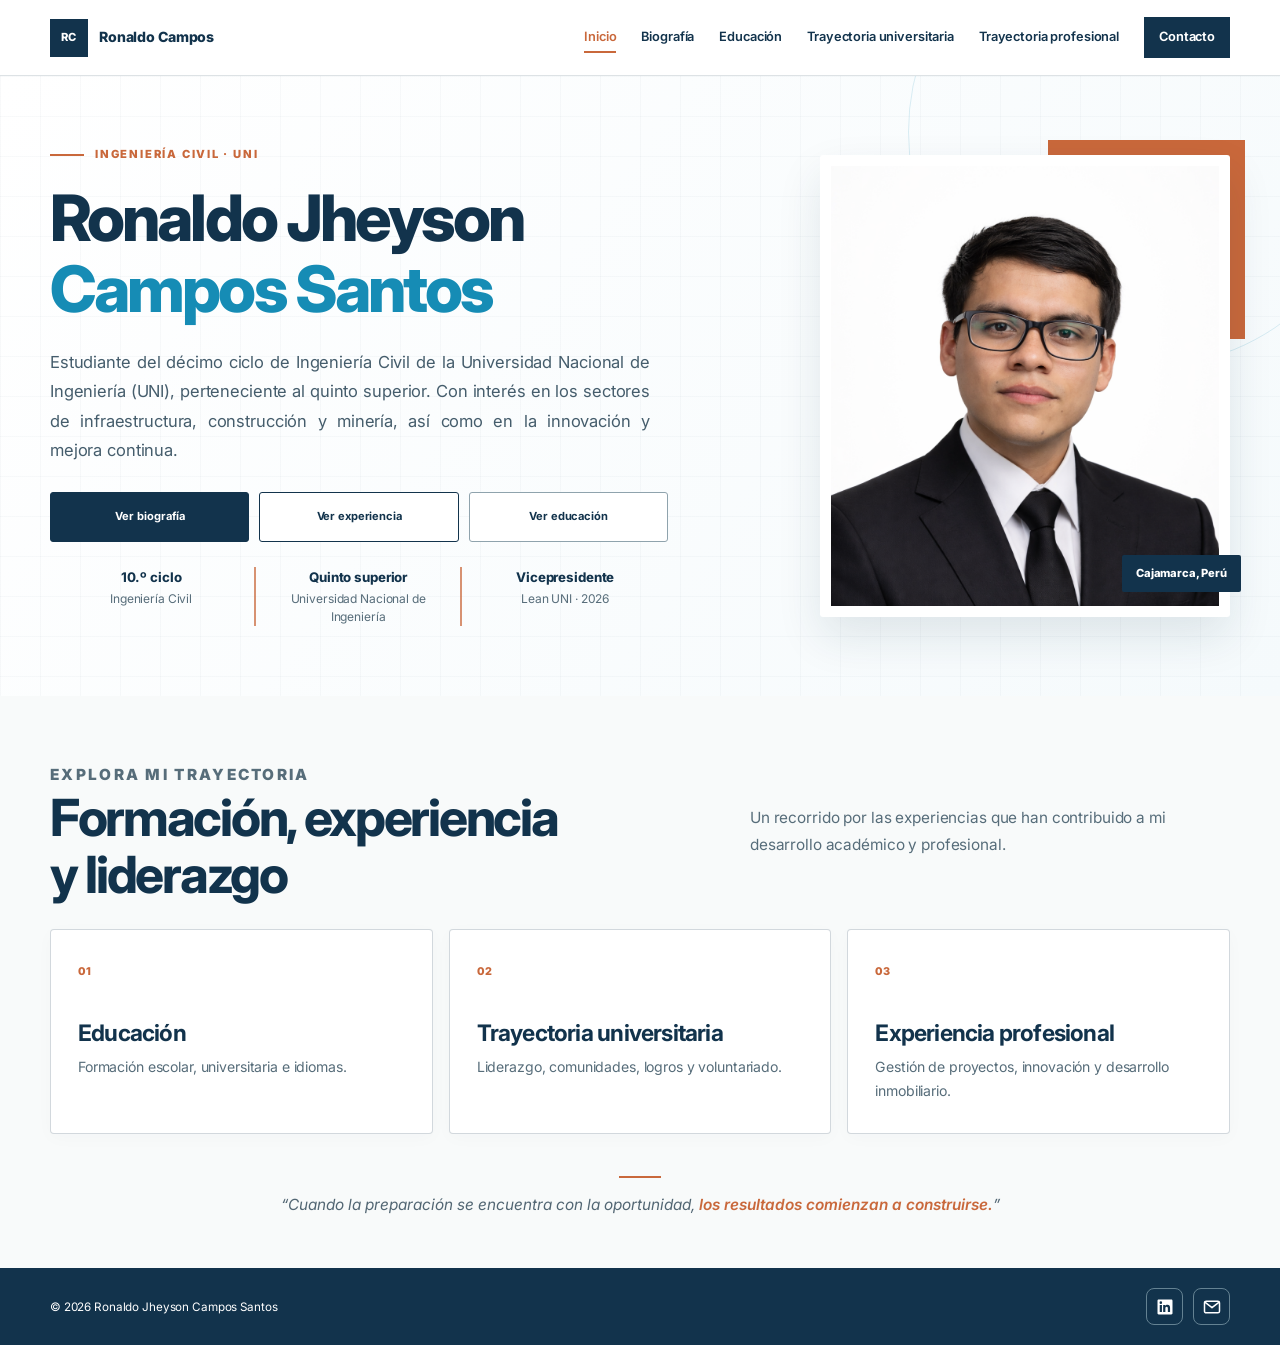
==== commit 01f7d8a2: "Add files via upload" ====
--- a/index.html
+++ b/index.html
@@ -532,6 +532,36 @@
 .site-footer .social-links a:hover{background:#C9683B;border-color:#C9683B;transform:translateY(-3px);}
 .site-footer .social-links svg{width:18px;height:18px;fill:currentColor;}
 @media(max-width:760px){.site-footer{justify-content:center!important;text-align:center;padding:19px 16px!important;}}
+</style><style id="fix-nav-and-email-icon">
+/* El texto del botón Contacto debe conservar contraste en todos sus estados. */
+.site-header .main-nav a.nav-contact,
+.site-header .main-nav a.nav-contact:link,
+.site-header .main-nav a.nav-contact:visited,
+.site-header .main-nav a.nav-contact:hover,
+.site-header .main-nav a.nav-contact:focus,
+.site-header .main-nav a.nav-contact:active,
+.site-header .main-nav a.nav-contact.active,
+.site-header .main-nav a.nav-contact[aria-current="page"] {
+  color:#FFFFFF !important;
+  -webkit-text-fill-color:#FFFFFF !important;
+}
+.site-header .main-nav a.nav-contact:focus-visible {outline:2px solid #C9683B;outline-offset:3px;}
+/* Icono del sobre: trazo blanco, sin relleno opaco. */
+.site-footer .social-links a[aria-label="Correo electrónico"] svg {
+  display:block !important;
+  width:20px !important;
+  height:20px !important;
+  fill:none !important;
+  stroke:#FFFFFF !important;
+  stroke-width:1.8px !important;
+  stroke-linecap:round !important;
+  stroke-linejoin:round !important;
+  opacity:1 !important;
+}
+.site-footer .social-links a[aria-label="Correo electrónico"] svg * {
+  fill:none !important;
+  stroke:#FFFFFF !important;
+}
 </style></head>
 <body>
 <a class="skip-link" href="#contenido">Saltar al contenido</a>
@@ -576,7 +606,7 @@
 <div class="inline-quote"><span aria-hidden="true" class="quote-accent"></span><blockquote class="quote">“Cuando la preparación se encuentra con la oportunidad, <strong>los resultados comienzan a construirse.</strong>”</blockquote></div></div>
 </section>
 </main>
-<footer class="site-footer integrated-footer"><span>© <span data-year=""></span> Ronaldo Jheyson Campos Santos</span><div aria-label="Redes de contacto" class="social-links"><a aria-label="LinkedIn" href="https://www.linkedin.com/in/ronaldocs08" rel="noopener noreferrer" target="_blank"><svg aria-hidden="true" fill="currentColor" viewbox="0 0 24 24"><path d="M20.45 2H3.55C2.69 2 2 2.69 2 3.55v16.9C2 21.31 2.69 22 3.55 22h16.9c.86 0 1.55-.69 1.55-1.55V3.55c0-.86-.69-1.55-1.55-1.55ZM7.93 18.74H4.98V9.19h2.95v9.55ZM6.45 7.89a1.71 1.71 0 1 1 0-3.42 1.71 1.71 0 0 1 0 3.42Zm12.29 10.85h-2.95V14.1c0-1.1-.02-2.51-1.53-2.51-1.53 0-1.76 1.2-1.76 2.43v4.72H9.55V9.19h2.83v1.31h.04c.4-.75 1.36-1.54 2.8-1.54 3 0 3.52 1.97 3.52 4.53v5.25Z"></path></svg></a><a aria-label="Correo electrónico" href="mailto:roncampos2002@gmail.com"><svg aria-hidden="true" fill="none" stroke="currentColor" stroke-linecap="round" stroke-linejoin="round" stroke-width="1.7" viewbox="0 0 24 24"><rect height="15" rx="2" width="18.8" x="2.6" y="4.5"></rect><path d="m3.5 6.3 8.5 6.5 8.5-6.5"></path></svg></a></div></footer>
+<footer class="site-footer integrated-footer"><span>© <span data-year=""></span> Ronaldo Jheyson Campos Santos</span><div aria-label="Redes de contacto" class="social-links"><a aria-label="LinkedIn" href="https://www.linkedin.com/in/ronaldocs08" rel="noopener noreferrer" target="_blank"><svg aria-hidden="true" fill="currentColor" viewbox="0 0 24 24"><path d="M20.45 2H3.55C2.69 2 2 2.69 2 3.55v16.9C2 21.31 2.69 22 3.55 22h16.9c.86 0 1.55-.69 1.55-1.55V3.55c0-.86-.69-1.55-1.55-1.55ZM7.93 18.74H4.98V9.19h2.95v9.55ZM6.45 7.89a1.71 1.71 0 1 1 0-3.42 1.71 1.71 0 0 1 0 3.42Zm12.29 10.85h-2.95V14.1c0-1.1-.02-2.51-1.53-2.51-1.53 0-1.76 1.2-1.76 2.43v4.72H9.55V9.19h2.83v1.31h.04c.4-.75 1.36-1.54 2.8-1.54 3 0 3.52 1.97 3.52 4.53v5.25Z"></path></svg></a><a aria-label="Correo electrónico" href="https://mail.google.com/mail/?view=cm&amp;fs=1&amp;to=roncampos2002%40gmail.com" target="_blank" rel="noopener noreferrer"><svg xmlns="http://www.w3.org/2000/svg" aria-hidden="true" width="20" height="20" viewBox="0 0 24 24" fill="none" stroke="#FFFFFF" stroke-width="1.8" stroke-linecap="round" stroke-linejoin="round"><rect x="3" y="5" width="18" height="14" rx="2" fill="none"/><path d="M3.8 6.5 12 12.8l8.2-6.3" fill="none"/></svg></a></div></footer>
 <script>const menuButton = document.querySelector(".menu-toggle");
 const navigation = document.querySelector(".main-nav");
 
